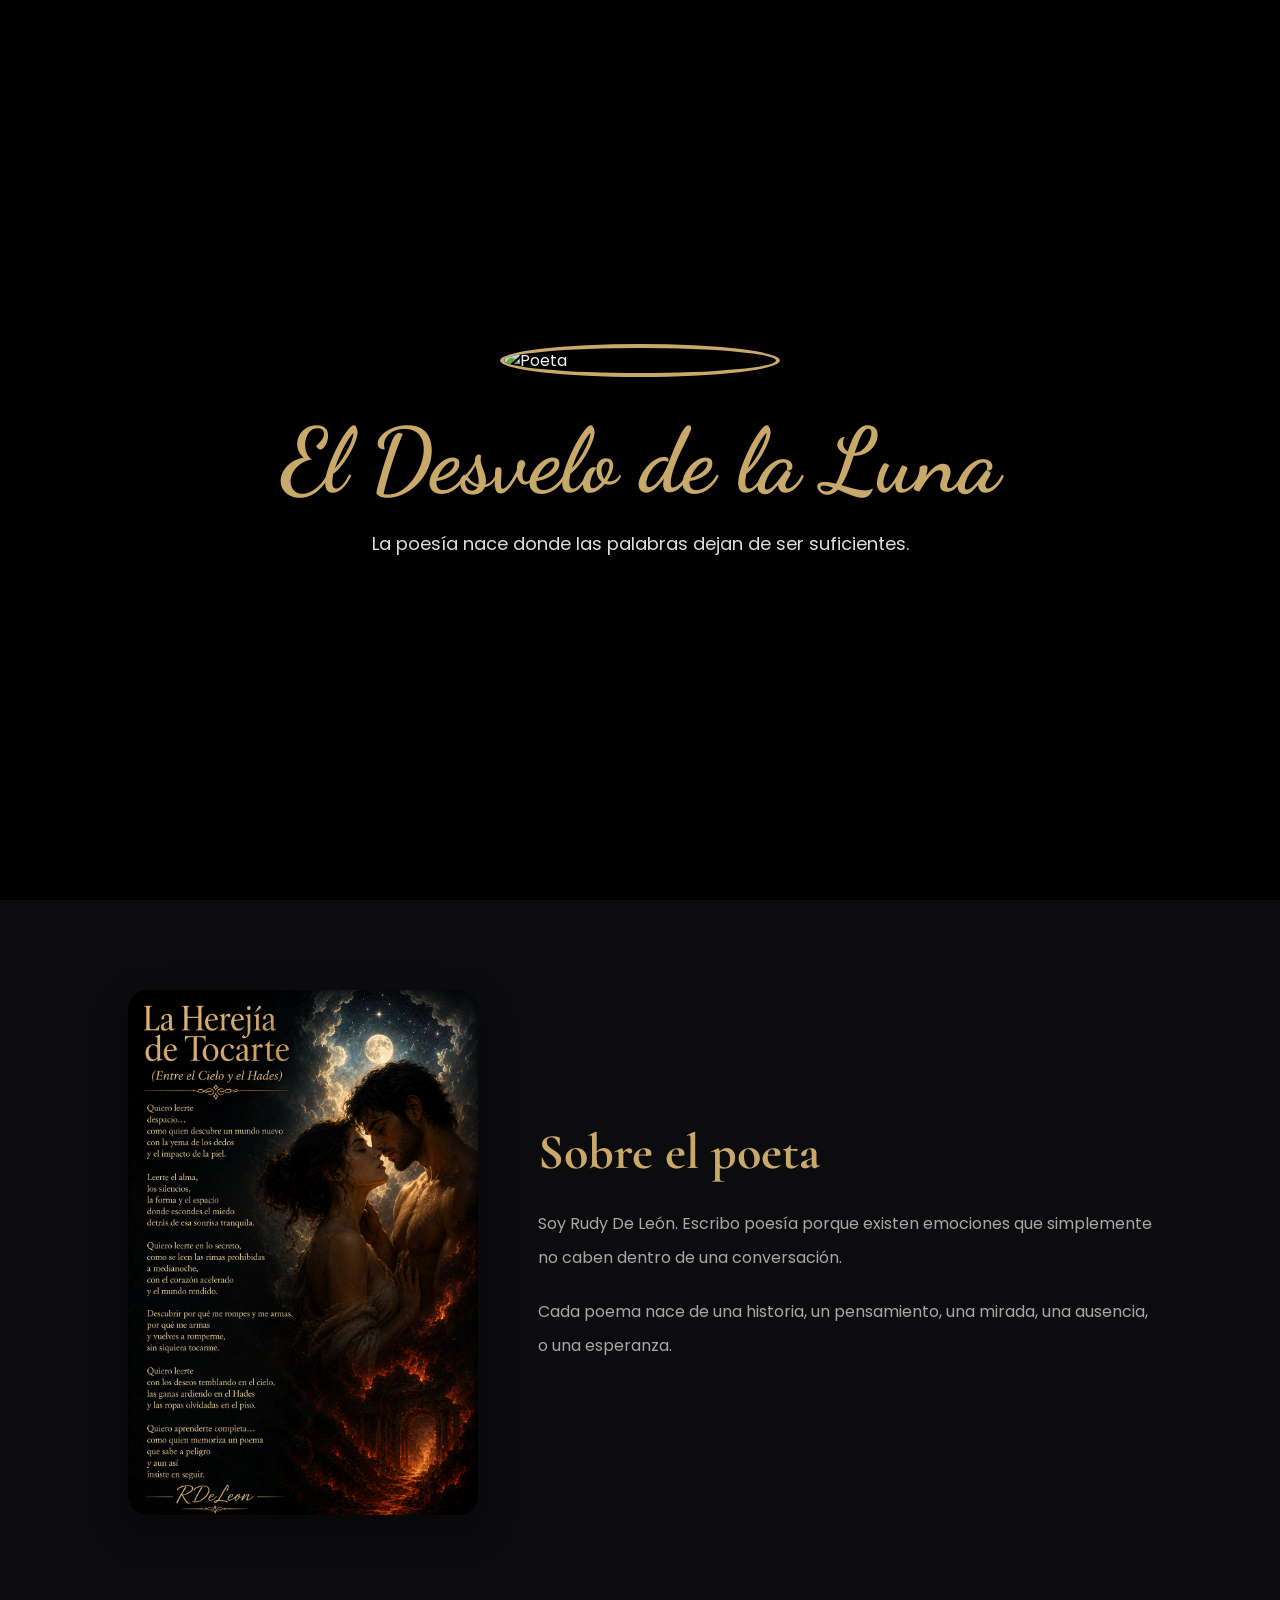
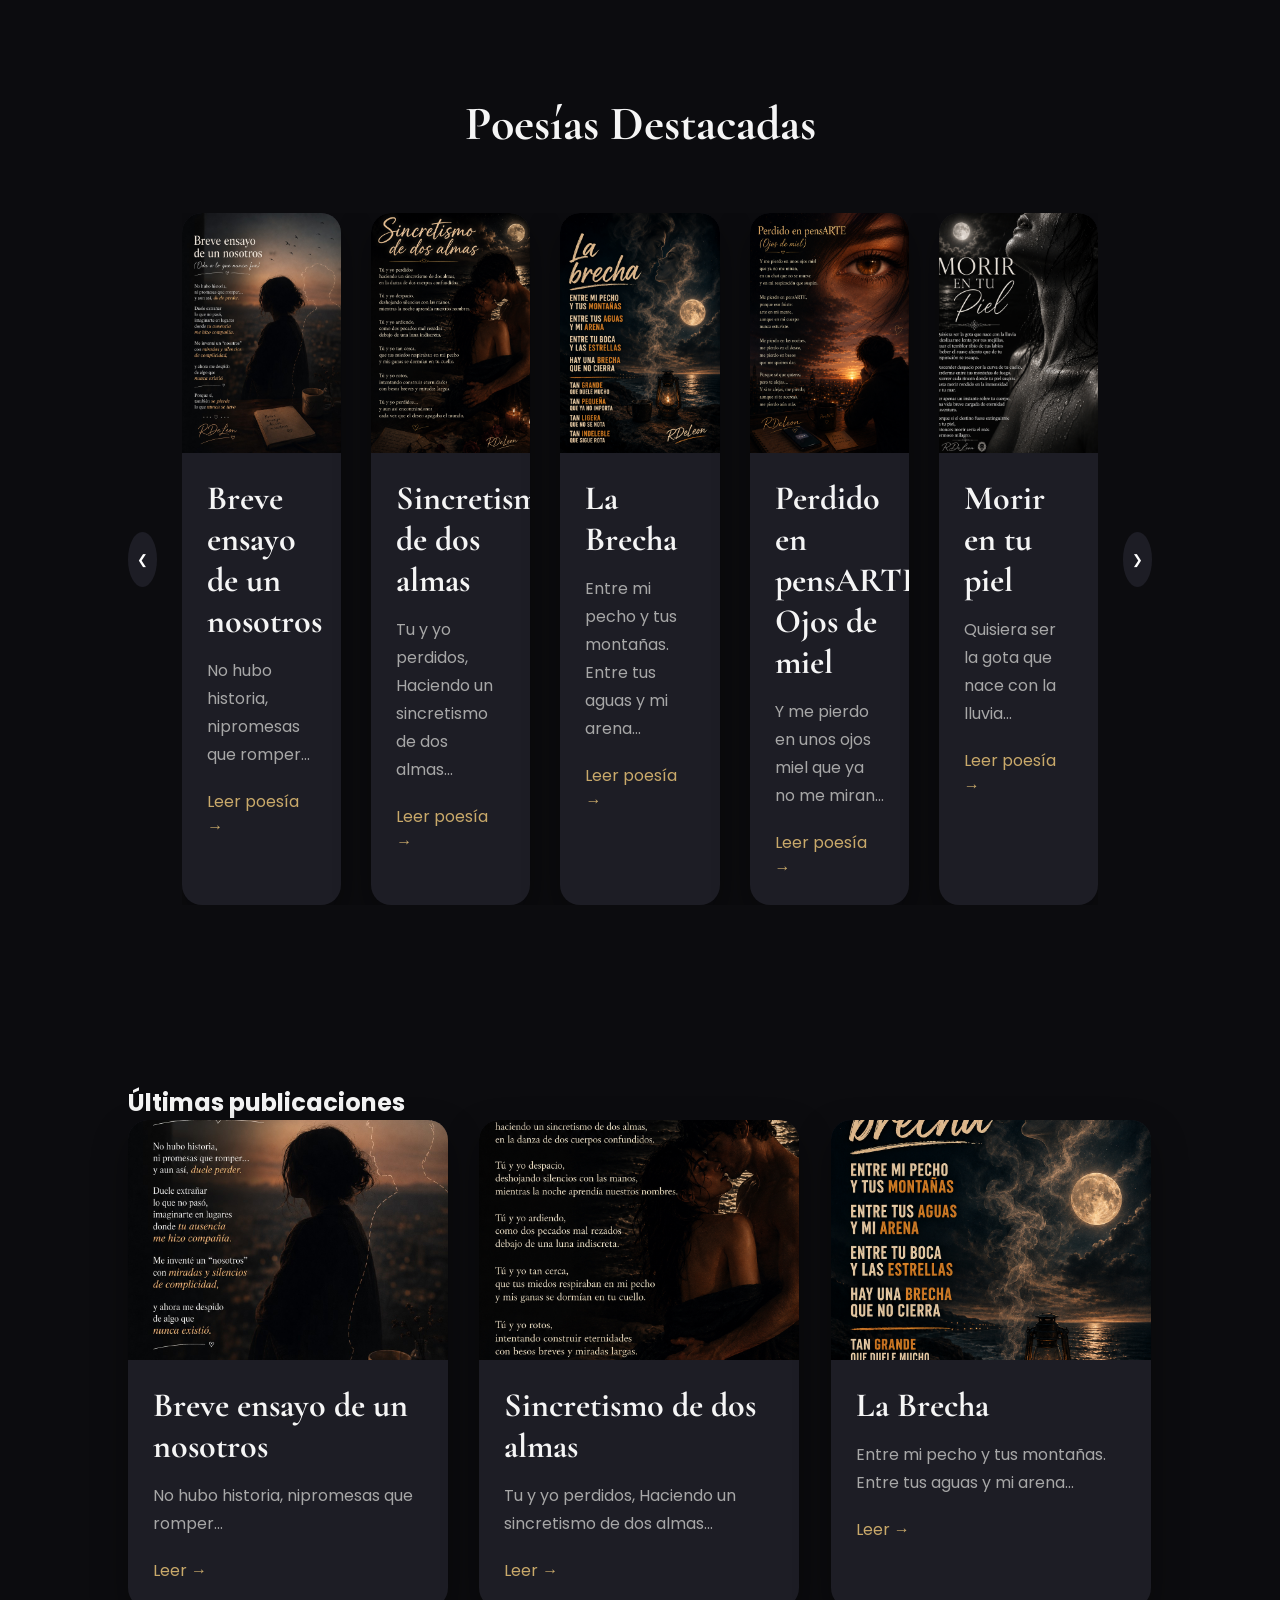
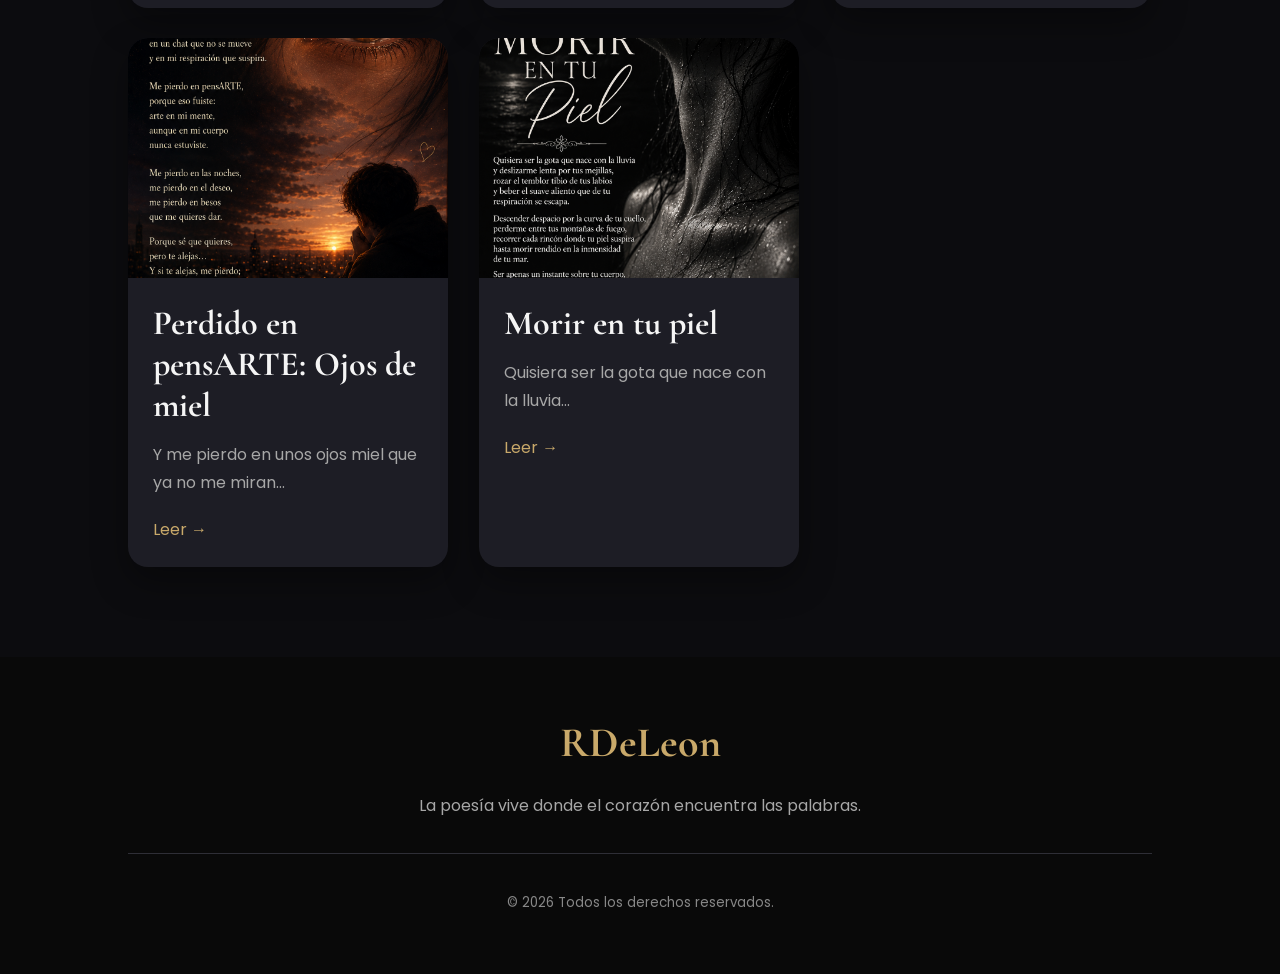
==== index.html @ e96a3680 "Add files via upload" ====
<!DOCTYPE html>
<html lang="es">

<head>

    <meta charset="UTF-8">
    <meta name="viewport" content="width=device-width, initial-scale=1.0">

    <title>El Desvelo de la Luna | R.DeLeon | Poesía</title>

    <meta name="description"
        content="Sitio oficial del poeta RudyDeLeon. Un espacio donde las emociones se transforman en poesía.">

    <!-- Google Fonts -->
	<link rel="preconnect" href="https://fonts.googleapis.com">
<link rel="preconnect" href="https://fonts.gstatic.com" crossorigin>
<link href="https://fonts.googleapis.com/css2?family=Dancing+Script:wght@400..700&display=swap" rel="stylesheet">

    <link rel="preconnect" href="https://fonts.googleapis.com">

    <link rel="preconnect" href="https://fonts.gstatic.com" crossorigin>
	
	<link rel="preconnect" href="https://fonts.googleapis.com">
<link rel="preconnect" href="https://fonts.gstatic.com" crossorigin>
<link href="https://fonts.googleapis.com/css2?family=Caveat:wght@400..700&family=Dancing+Script:wght@400..700&display=swap" rel="stylesheet">

    <link
        href="https://fonts.googleapis.com/css2?family=Cormorant+Garamond:wght@300;400;500;600;700&family=Poppins:wght@300;400;500;600&display=swap"
        rel="stylesheet">

    <!-- CSS -->
    <link rel="stylesheet" href="css/style.css">
    <link rel="stylesheet" href="css/animations.css">
    <link rel="stylesheet" href="css/responsive.css">

</head>

<body>

    <!--=========================
            INTRO
    ==========================-->

    <section id="intro">

        <div class="intro-overlay"></div>

        <img src="https://uploads.onecompiler.io/44sejntm5/44tp5eqta/logo.png" alt="Poeta" class="intro-photo">

        <div class="intro-text">

            <h1>El Desvelo de la Luna</h1>

            <p>
                La poesía nace donde las palabras dejan
                de ser suficientes.
            </p>

        </div>

    </section>


    <!--=========================
            HEADER
    ==========================-->

    <header>

        <div class="logo">

            El Desvelo de la Luna

        </div>

        <nav>

            <ul>

                <li>
                    <a href="#">Inicio</a>
                </li>

                <li class="dropdown">

                    <a href="#">
                        Índice ▼
                    </a>

                    <ul class="submenu" id="lista-poesias">

                        <!-- JavaScript insertará las poesías -->

                    </ul>

                </li>

                <li>

                    <a href="login.html">

                        Iniciar sesión

                    </a>

                </li>

                <li>

                    <a href="registro.html">

                        Registrarse

                    </a>

                </li>

            </ul>

        </nav>

    </header>





    <!--=========================
            HERO
    ==========================-->

    <section id="hero">

        <div class="hero-left">

            <h1>

                Cada verso guarda una historia.

            </h1>

            <p>

                Bienvenido a mi rincón literario.

                Aquí encontrarás emociones convertidas
                en poesía.

            </p>

            <button id="explorar">

                Explorar poesías

            </button>

        </div>



        <div class="hero-right">

            <img src="https://uploads.onecompiler.io/44sejntm5/44tp5eqta/Poema%20(7).png" alt="Poeta">

        </div>

    </section>






    <!--=========================
            SOBRE EL POETA
    ==========================-->

    <section id="sobre">

        <div class="sobre-imagen">

            <img src="img/poemas/herejia.png" alt="Poeta">

        </div>

        <div class="sobre-texto">

            <h2>

                Sobre el poeta

            </h2>

            <p>

                Soy Rudy De León.

                Escribo poesía porque existen emociones
                que simplemente no caben dentro de una conversación.

            </p>

            <p>

                Cada poema nace de una historia,
                un pensamiento,
                una mirada,
                una ausencia,
                o una esperanza.

            </p>

        </div>

    </section>





    <!--=========================
            BANNER
    ==========================-->

    <section id="banner">

        <h2>

            Poesías Destacadas

        </h2>

        <div class="slider">

            <button class="prev">

                ❮

            </button>

            <div class="slides" id="slider-poesias">

                <!-- JavaScript -->

            </div>

            <button class="next">

                ❯

            </button>

        </div>

    </section>





    <!--=========================
            ULTIMAS
    ==========================-->

    <section id="ultimas">

        <h2>

            Últimas publicaciones

        </h2>

        <div class="cards" id="ultimas-poesias">

            <!-- JavaScript -->

        </div>

    </section>






    <!--=========================
            FOOTER
    ==========================-->

    <footer>

        <h2>

            RDeLeon

        </h2>

        <p>

            La poesía vive donde el corazón
            encuentra las palabras.

        </p>

        <hr>

        <small>

            © 2026 Todos los derechos reservados.

        </small>

    </footer>






    <!--=========================
            LOGIN MODAL
    ==========================-->

    <div id="overlay"></div>

    <!--=========================
            JAVASCRIPT
    ==========================-->

    <script src="js/api.js"></script>

    <script src="js/app.js"></script>

    <script src="js/slider.js"></script>

    <script src="js/animations.js"></script>

</body>

</html>
---- css/style.css ----
/*=====================================
        VARIABLES
======================================*/

:root{

    --background:#0c0c0f;
    --background2:#15151b;
    --card:#1d1d25;
    --gold:#C9A96A;
    --goldHover:#ddb879;
    --white:#F5F5F5;
    --gray:#A7A7A7;
    --border:#2e2e36;

    --shadow:0 15px 35px rgba(0,0,0,.35);

}

/*=====================================
        RESET
======================================*/

*{
    margin:0;
    padding:0;
    box-sizing:border-box;
}

html{

    scroll-behavior:smooth;

}

body{

    background:var(--background);

    color:var(--white);

    font-family:'Poppins',sans-serif;

    overflow-x:hidden;

}

a{

    text-decoration:none;

    color:inherit;

}

img{

    display:block;

    max-width:100%;

}

section{

    width:100%;

    padding:90px 10%;

}

/*=====================================
            HEADER
======================================*/

header{

    position:fixed;

    top:0;

    left:0;

    width:100%;

    padding:20px 10%;

    display:flex;

    justify-content:space-between;

    align-items:center;

    background:rgba(10,10,10,.55);

    backdrop-filter:blur(15px);

    z-index:999;

    border-bottom:1px solid rgba(255,255,255,.05);

}

.logo{

    font-size:30px;

    font-family:'Cormorant Garamond',serif;

    color:var(--gold);

    font-weight:700;

}

nav ul{

    display:flex;

    list-style:none;

    gap:35px;

}

nav li{

    position:relative;

}

nav a{

    transition:.35s;

}

nav a:hover{

    color:var(--gold);

}

/*====================
    SUBMENU
=====================*/

.submenu{

    position:absolute;

    top:25px;

    left:0;

    background:var(--background2);

    min-width:220px;

    display:none;

    border-radius:12px;

    overflow:hidden;

    box-shadow:var(--shadow);

}

.dropdown:hover .submenu{

    display:block;

}

.submenu li{

    width:100%;

}

.submenu a{

    display:block;

    padding:15px;

}

.submenu a:hover{

    background:rgba(255,255,255,.04);

}

/*=====================================
        INTRO
======================================*/

#intro{

    position:fixed;

    inset:0;

    background:#000;

    display:flex;

    justify-content:center;

    align-items:center;

    flex-direction:column;

    z-index:5000;

}

.intro-photo{

    width:280px;

    border-radius:50%;

    border:4px solid var(--gold);

    margin-bottom:30px;

    animation:zoomIntro 5s ease;

}

.intro-text{

    text-align:center;

}



.intro-text h1{

  font-family: "Dancing Script", cursive;
  
  font-style: normal;

    font-size:90px;

    color:var(--gold);

}

.intro-text p{

    color:#ddd;

    margin-top:15px;

    font-size:18px;

}

/*=====================================
            HERO
======================================*/

#hero{

    min-height:100vh;

    display:grid;

    grid-template-columns:1fr 1fr;

    align-items:center;

    gap:60px;

}

.hero-left h1{

    font-size:65px;

    font-family:'Cormorant Garamond',serif;

    margin-bottom:25px;

    line-height:1.1;

}

.hero-left p{

    color:var(--gray);

    line-height:32px;

    margin-bottom:40px;

}

.hero-left button{

    padding:16px 40px;

    border:none;

    cursor:pointer;

    border-radius:40px;

    background:var(--gold);

    color:#111;

    font-size:16px;

    transition:.3s;

}

.hero-left button:hover{

    background:var(--goldHover);

    transform:translateY(-4px);

}

.hero-right{

    display:flex;

    justify-content:center;

}

.hero-right img{

    width:420px;

    border-radius:30px;

    box-shadow:var(--shadow);

}

/*=====================================
        SOBRE
======================================*/

#sobre{

    display:grid;

    grid-template-columns:350px 1fr;

    gap:60px;

    align-items:center;

}

.sobre-imagen img{

    border-radius:20px;

    box-shadow:var(--shadow);

}

.sobre-texto h2{

    font-size:50px;

    font-family:'Cormorant Garamond',serif;

    margin-bottom:25px;

    color:var(--gold);

}

.sobre-texto p{

    color:var(--gray);

    line-height:34px;

    margin-bottom:20px;

}

/*=====================================
        BANNER
======================================*/

#banner h2{

    text-align:center;

    margin-bottom:60px;

    font-size:48px;

    font-family:'Cormorant Garamond',serif;

}

.slider{

    display:flex;

    align-items:center;

    justify-content:center;

    gap:25px;

}

.prev,
.next{

    width:55px;

    height:55px;

    border:none;

    border-radius:50%;

    background:var(--card);

    color:white;

    cursor:pointer;

    transition:.3s;

}

.prev:hover,
.next:hover{

    background:var(--gold);

    color:black;

}

.slides{

    display:flex;

    gap:30px;

    overflow:hidden;

}

/*=====================================
        CARD
======================================*/

.card{

    width:320px;

    background:var(--card);

    border-radius:20px;

    overflow:hidden;

    transition:.4s;

    box-shadow:var(--shadow);

}

.card:hover{

    transform:translateY(-12px);

}

.card img{

    height:240px;

    width:100%;

    object-fit:cover;

}

.card-content{

    padding:25px;

}

.card-content h3{

    font-family:'Cormorant Garamond',serif;

    font-size:34px;

    margin-bottom:15px;

}

.card-content p{

    color:var(--gray);

    line-height:28px;

}

.card-content a{

    display:inline-block;

    margin-top:20px;

    color:var(--gold);

}

/*=====================================
    ULTIMAS
======================================*/

.cards{

    display:grid;

    grid-template-columns:repeat(auto-fit,minmax(320px,1fr));

    gap:30px;

}

/*=====================================
        FOOTER
======================================*/

footer{

    padding:60px 10%;

    text-align:center;

    background:#090909;

}

footer h2{

    font-size:42px;

    font-family:'Cormorant Garamond',serif;

    color:var(--gold);

}

footer p{

    color:var(--gray);

    margin:25px auto;

    max-width:650px;

}

footer hr{

    border:none;

    border-top:1px solid var(--border);

    margin:35px 0;

}

footer small{

    color:#888;

}
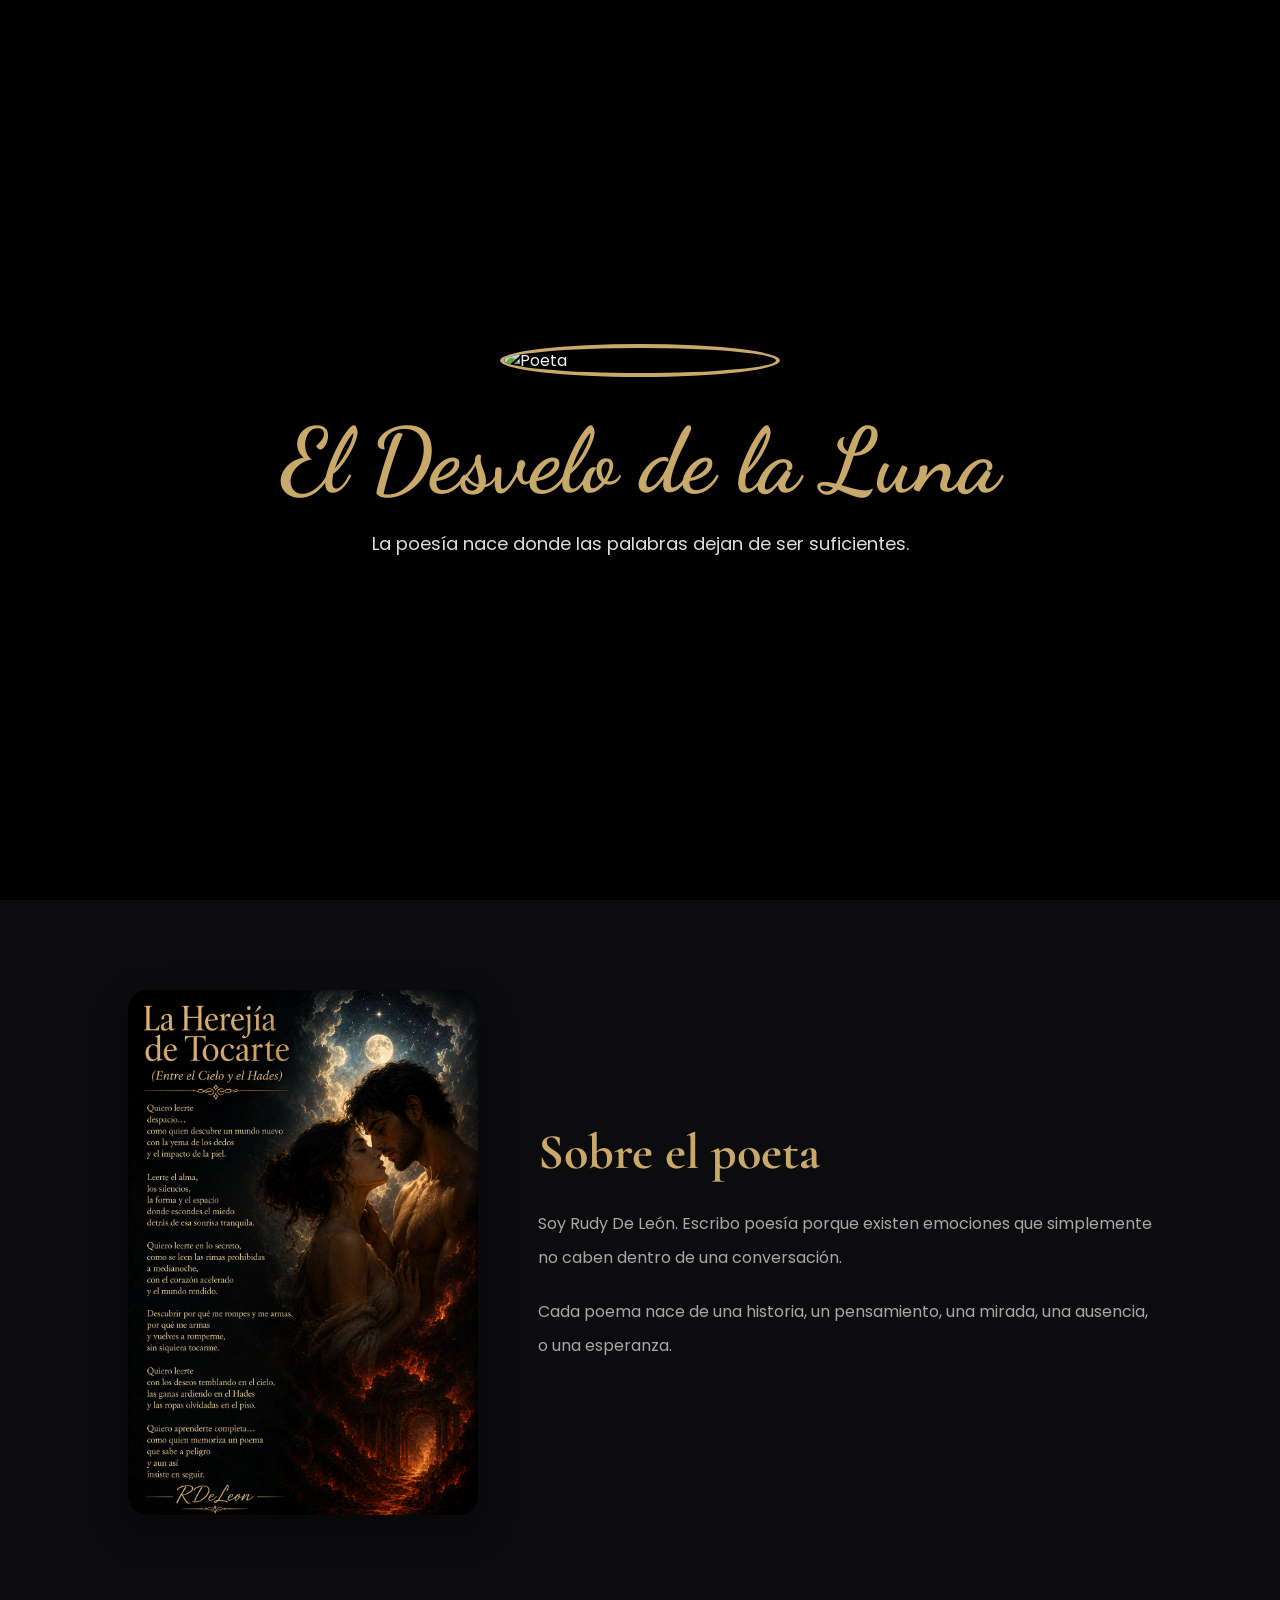
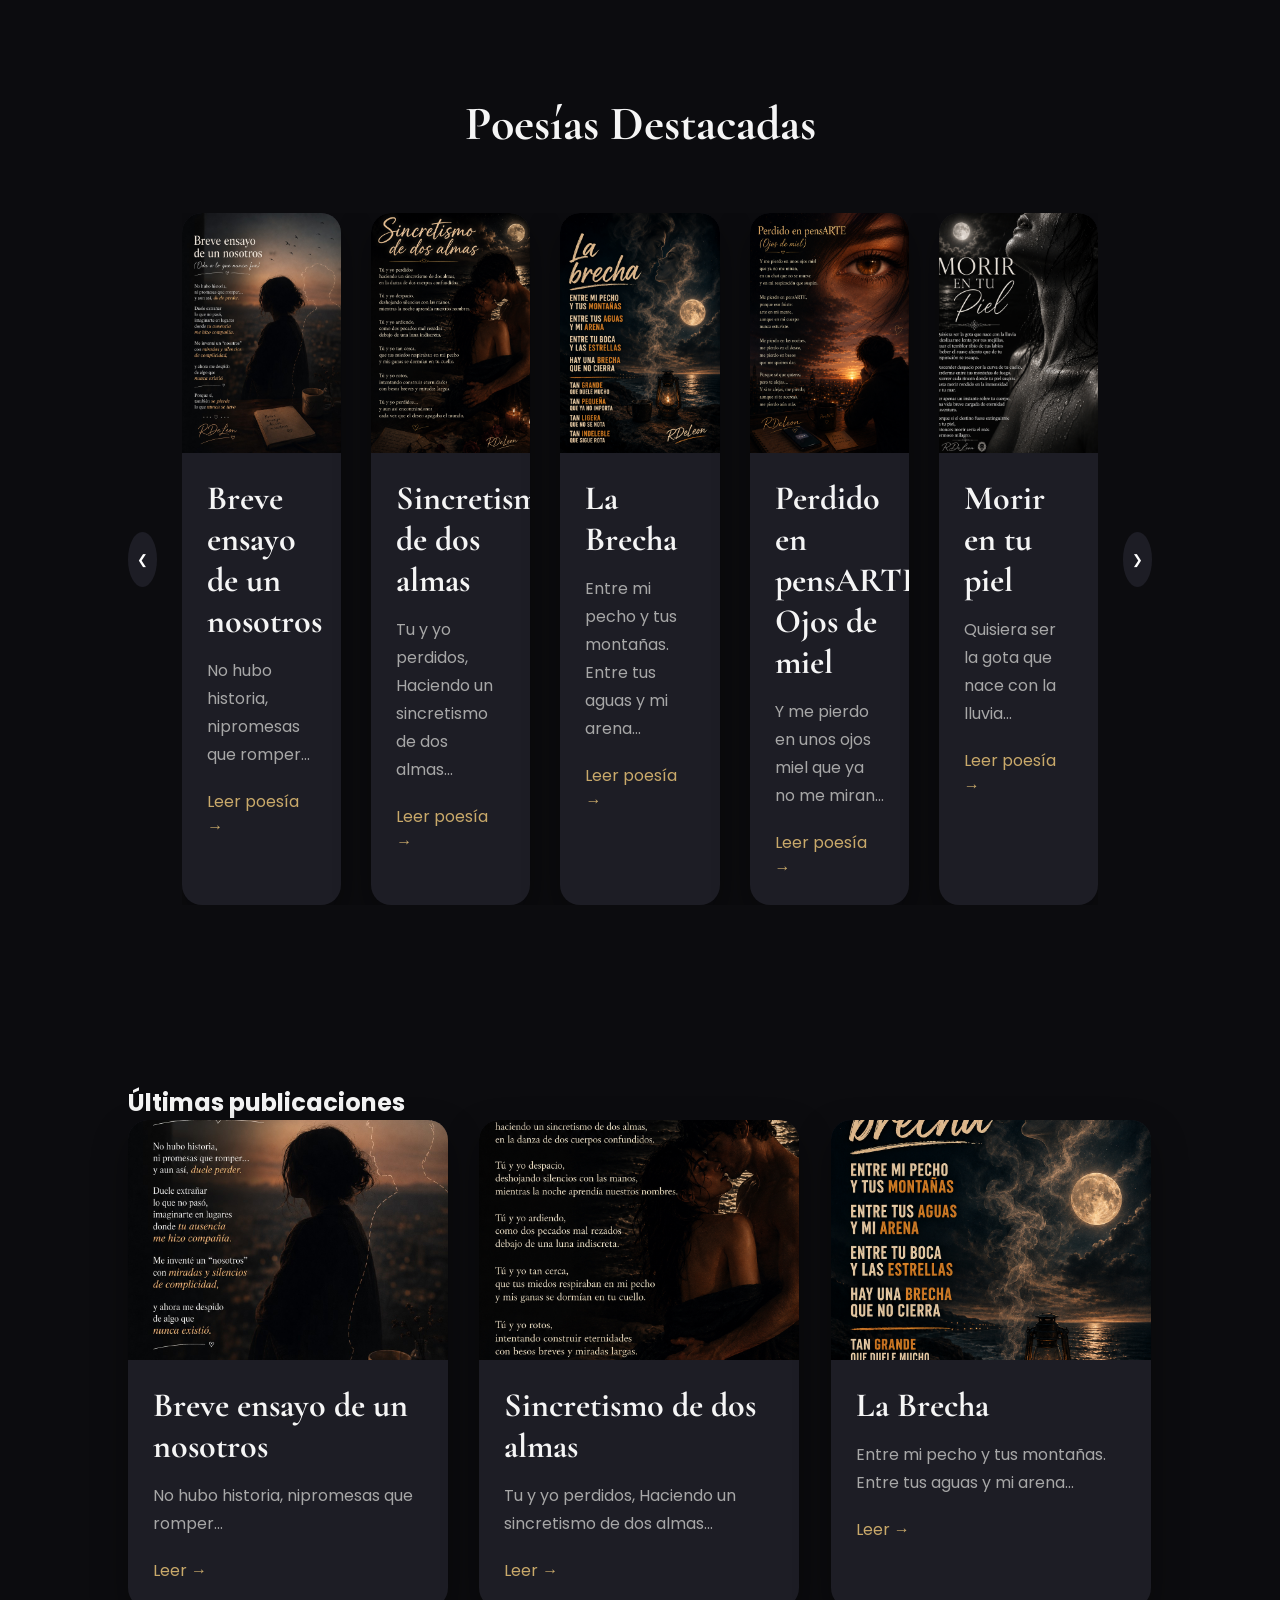
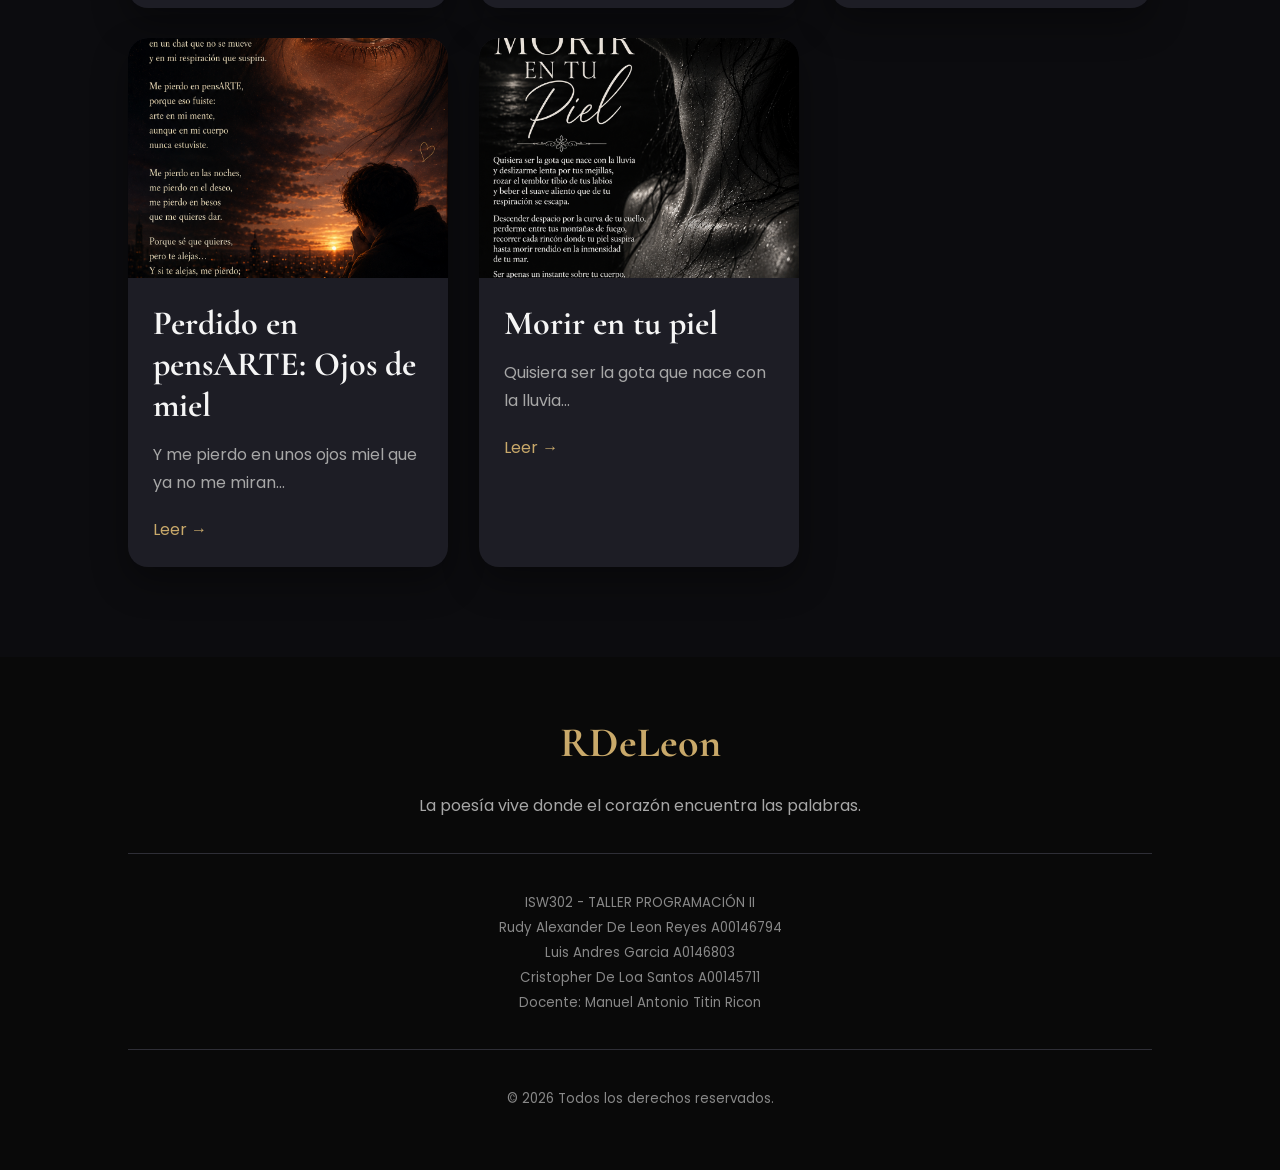
==== commit e98ceebe: "Update index.html" ====
--- a/index.html
+++ b/index.html
@@ -302,11 +302,20 @@
 
         </p>
 
-        <hr>
+       <hr>
 
         <small>
 
-            © 2026 Todos los derechos reservados.
+			ISW302 - TALLER PROGRAMACIÓN II<br>
+			Rudy Alexander De Leon Reyes A00146794<br>
+			Luis Andres Garcia A0146803<br>
+			Cristopher De Loa Santos A00145711<br>
+			Docente: Manuel Antonio Titin Ricon<br>
+			
+			
+		<hr>
+			 © 2026 Todos los derechos reservados.
+			
 
         </small>
 
@@ -337,4 +346,4 @@
 
 </body>
 
-</html>+</html>
--- a/css/responsive.css
+++ b/css/responsive.css
@@ -0,0 +1,262 @@
+/*======================================
+        TABLETS
+======================================*/
+
+@media (max-width: 992px){
+
+header{
+
+    padding:20px 5%;
+
+}
+
+section{
+
+    padding:70px 5%;
+
+}
+
+#hero{
+
+    grid-template-columns:1fr;
+    text-align:center;
+    gap:40px;
+
+}
+
+.hero-right{
+
+    order:-1;
+
+}
+
+.hero-right img{
+
+    width:70%;
+    max-width:380px;
+    margin:auto;
+
+}
+
+.hero-left h1{
+
+    font-size:48px;
+
+}
+
+#sobre{
+
+    grid-template-columns:1fr;
+    text-align:center;
+
+}
+
+.sobre-imagen{
+
+    display:flex;
+    justify-content:center;
+
+}
+
+.sobre-imagen img{
+
+    max-width:320px;
+
+}
+
+.slider{
+
+    flex-direction:column;
+
+}
+
+.slides{
+
+    flex-wrap:wrap;
+    justify-content:center;
+
+}
+
+}
+
+
+/*======================================
+        MOVILES
+======================================*/
+
+@media (max-width:768px){
+
+header{
+
+    padding:15px 20px;
+
+}
+
+.logo{
+
+    font-size:28px;
+
+}
+
+nav ul{
+
+    gap:18px;
+    font-size:14px;
+
+}
+
+section{
+
+    padding:60px 20px;
+
+}
+
+#hero{
+
+    min-height:auto;
+    padding-top:120px;
+
+}
+
+.hero-left h1{
+
+    font-size:40px;
+    line-height:1.2;
+
+}
+
+.hero-left p{
+
+    font-size:16px;
+    line-height:28px;
+
+}
+
+.hero-left button{
+
+    width:100%;
+    max-width:300px;
+
+}
+
+.hero-right img{
+
+    width:90%;
+    max-width:320px;
+
+}
+
+.intro-photo{
+
+    width:190px;
+
+}
+
+.intro-text h1{
+
+    font-size:58px;
+
+}
+
+.intro-text p{
+
+    font-size:16px;
+
+}
+
+.sobre-texto h2{
+
+    font-size:38px;
+
+}
+
+#banner h2{
+
+    font-size:36px;
+
+}
+
+.card{
+
+    width:100%;
+
+}
+
+.card img{
+
+    height:220px;
+
+}
+
+.cards{
+
+    grid-template-columns:1fr;
+
+}
+
+footer h2{
+
+    font-size:34px;
+
+}
+
+}
+
+
+/*======================================
+        TELEFONOS PEQUEÑOS
+======================================*/
+
+@media (max-width:480px){
+
+.logo{
+
+    font-size:24px;
+
+}
+
+.hero-left h1{
+
+    font-size:32px;
+
+}
+
+.hero-left p{
+
+    font-size:15px;
+
+}
+
+.sobre-texto h2{
+
+    font-size:30px;
+
+}
+
+#banner h2{
+
+    font-size:30px;
+
+}
+
+.intro-text h1{
+
+    font-size:48px;
+
+}
+
+.prev,
+.next{
+
+    width:42px;
+    height:42px;
+
+}
+
+.card-content h3{
+
+    font-size:28px;
+
+}
+
+}
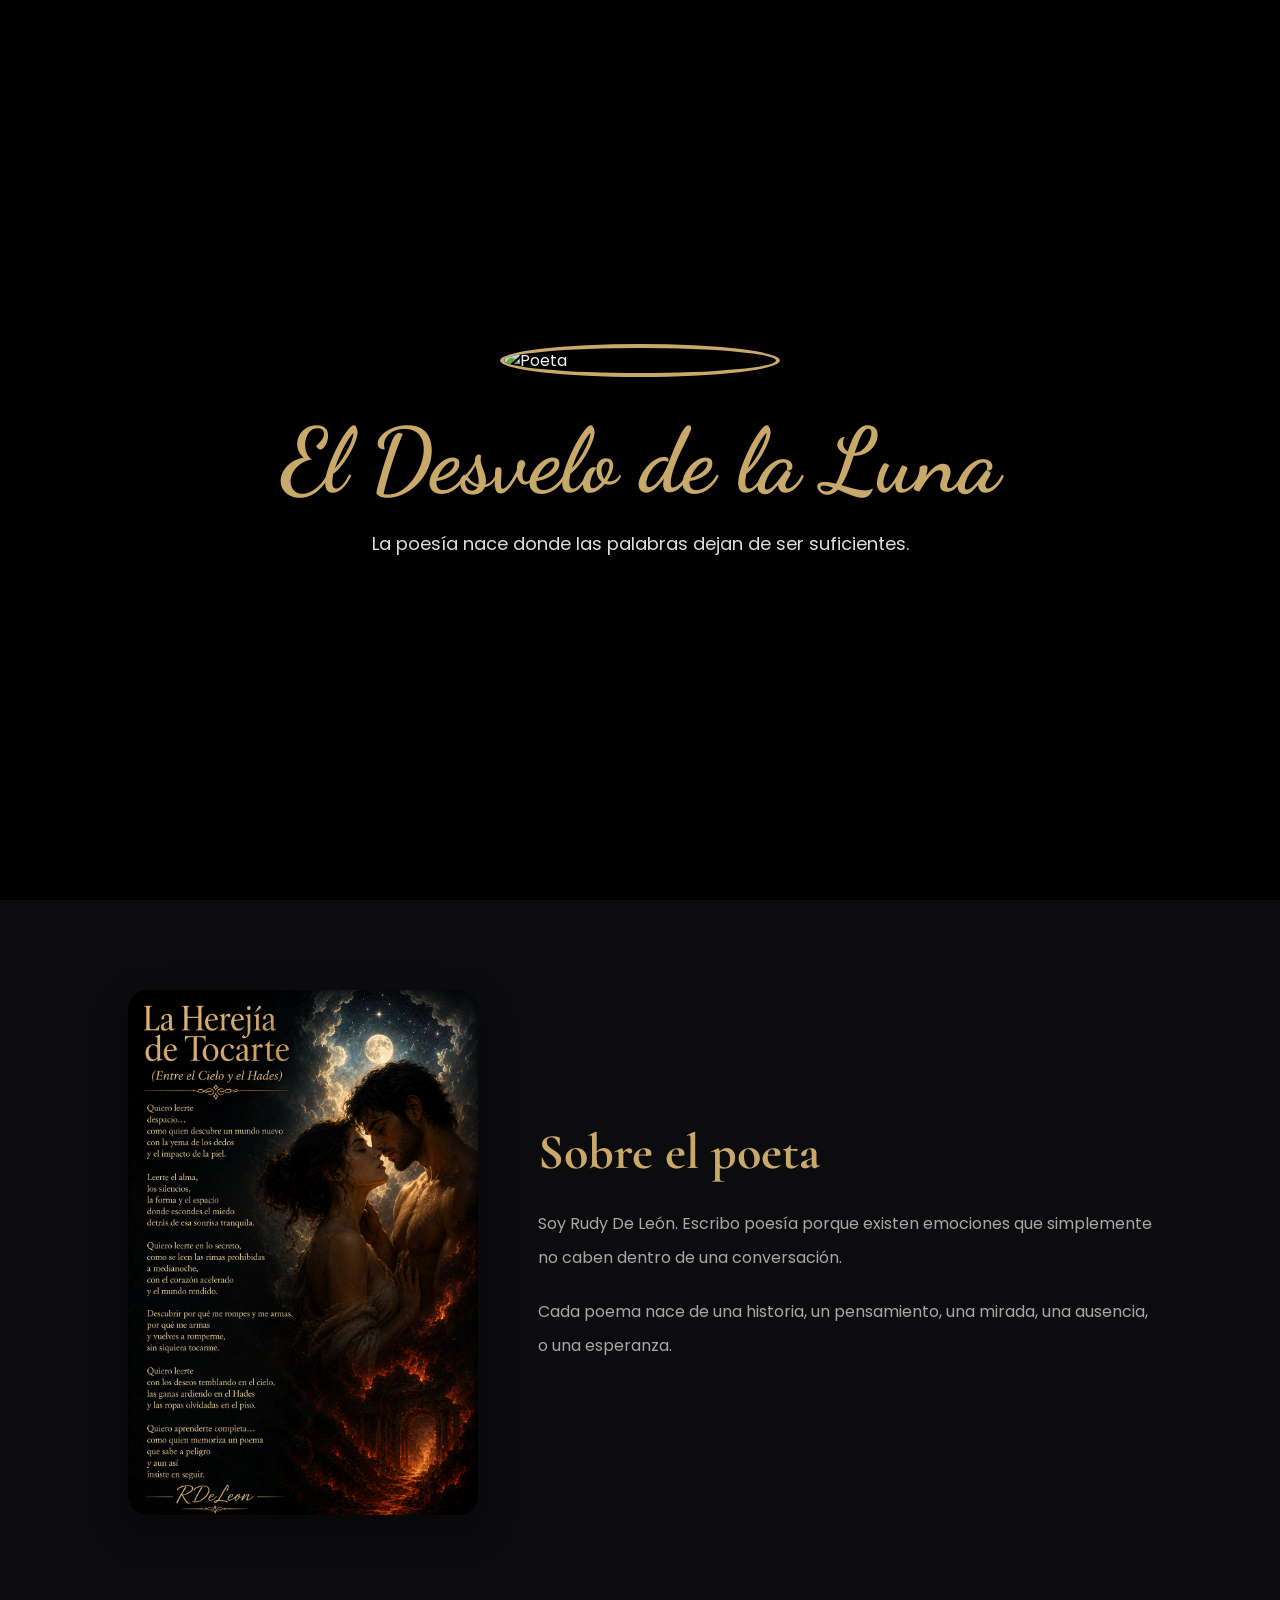
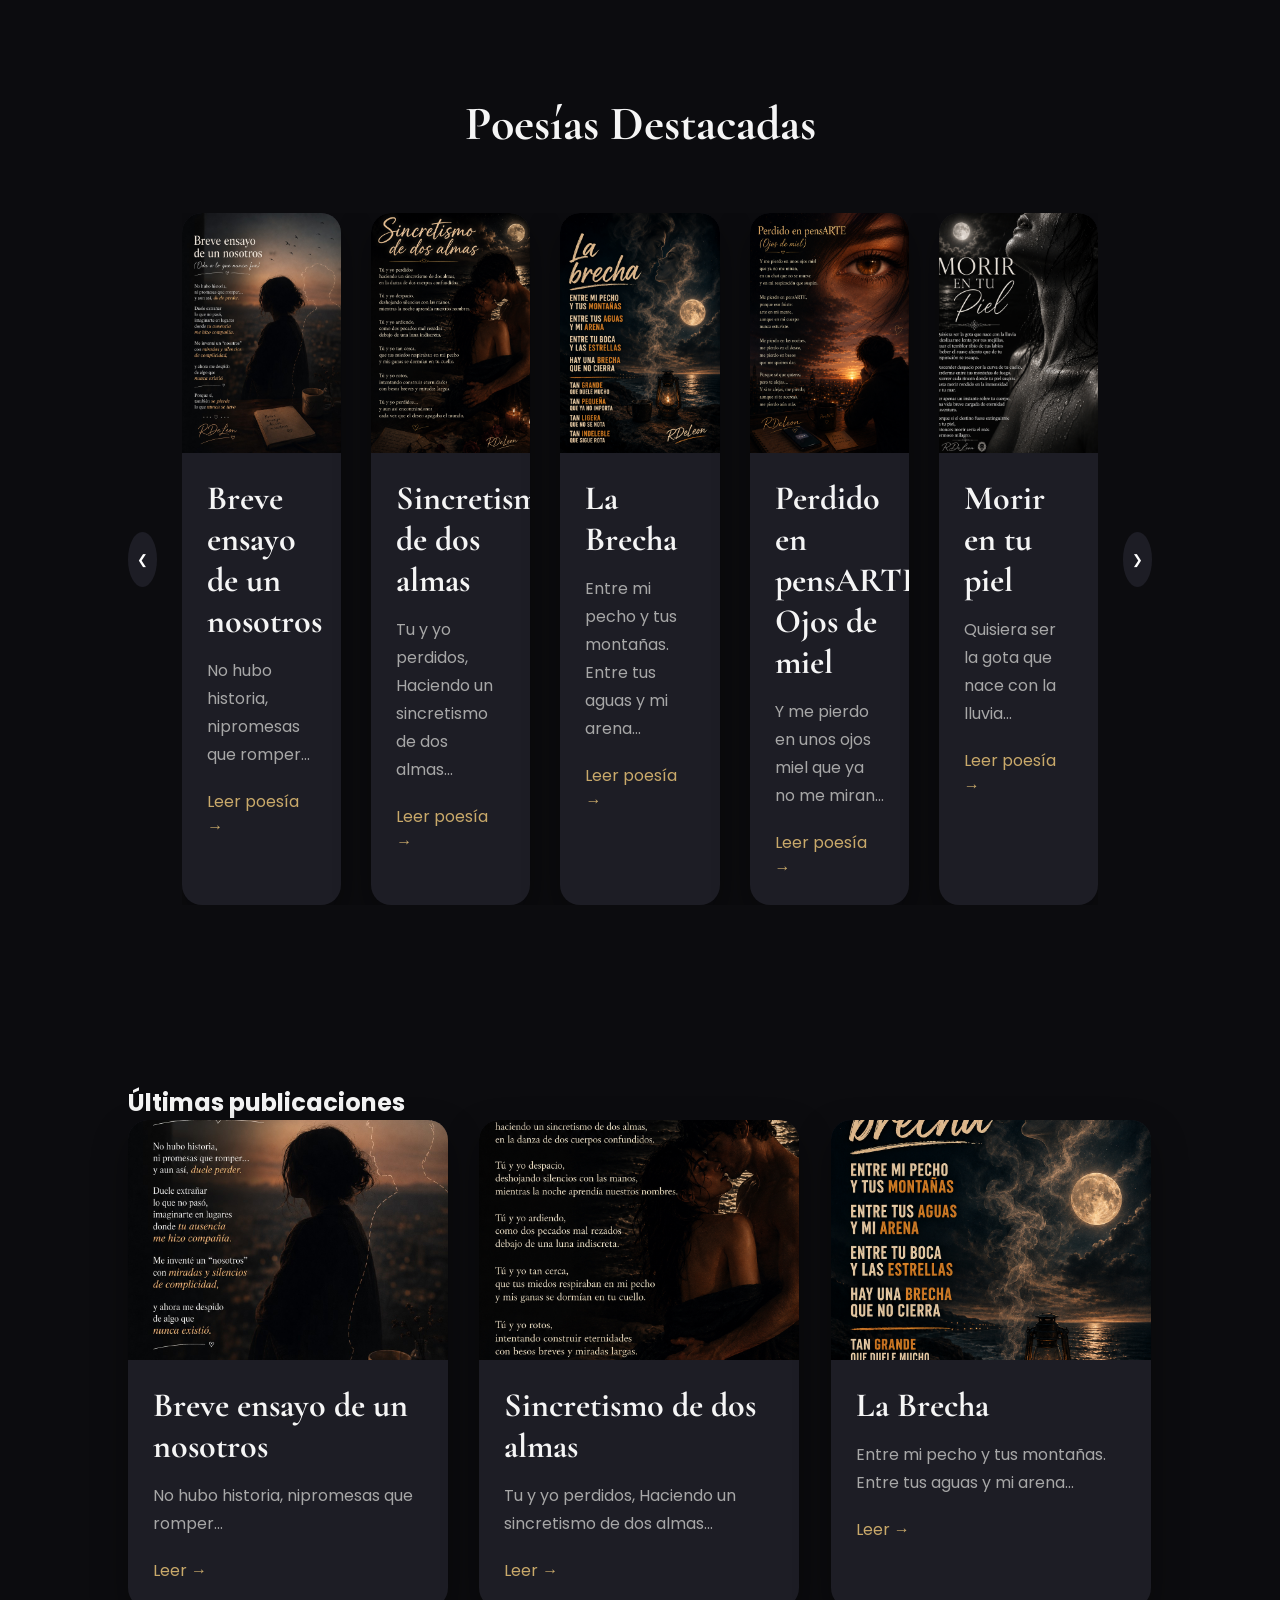
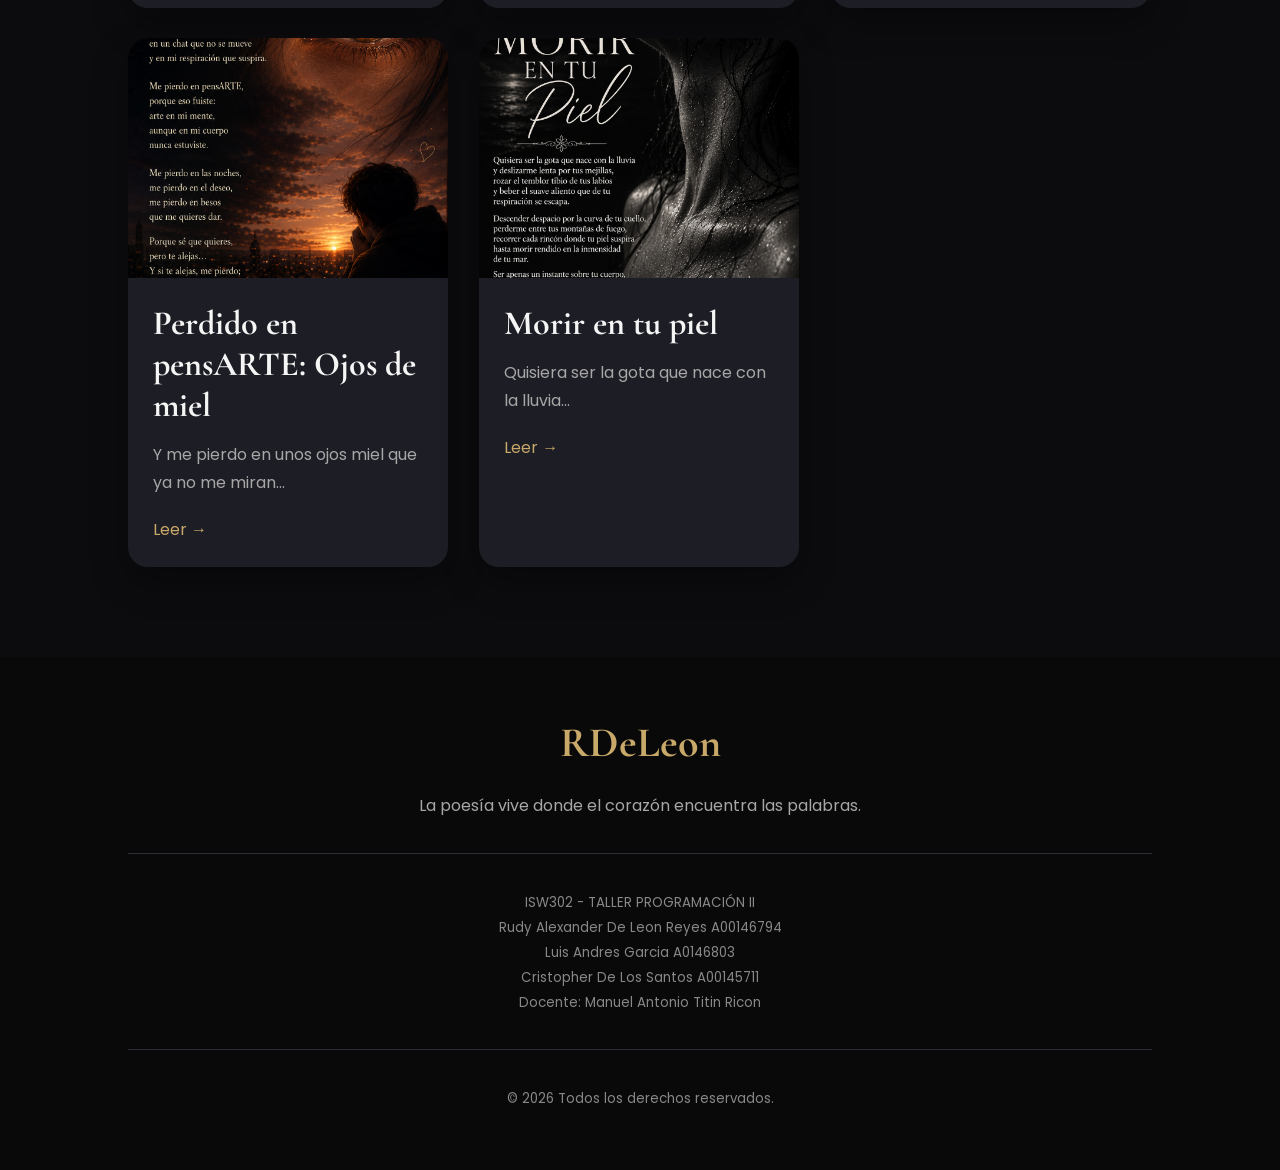
==== commit 2409ba47: "Update index.html" ====
--- a/index.html
+++ b/index.html
@@ -309,7 +309,7 @@
 			ISW302 - TALLER PROGRAMACIÓN II<br>
 			Rudy Alexander De Leon Reyes A00146794<br>
 			Luis Andres Garcia A0146803<br>
-			Cristopher De Loa Santos A00145711<br>
+			Cristopher De Los Santos A00145711<br>
 			Docente: Manuel Antonio Titin Ricon<br>
 			
 			
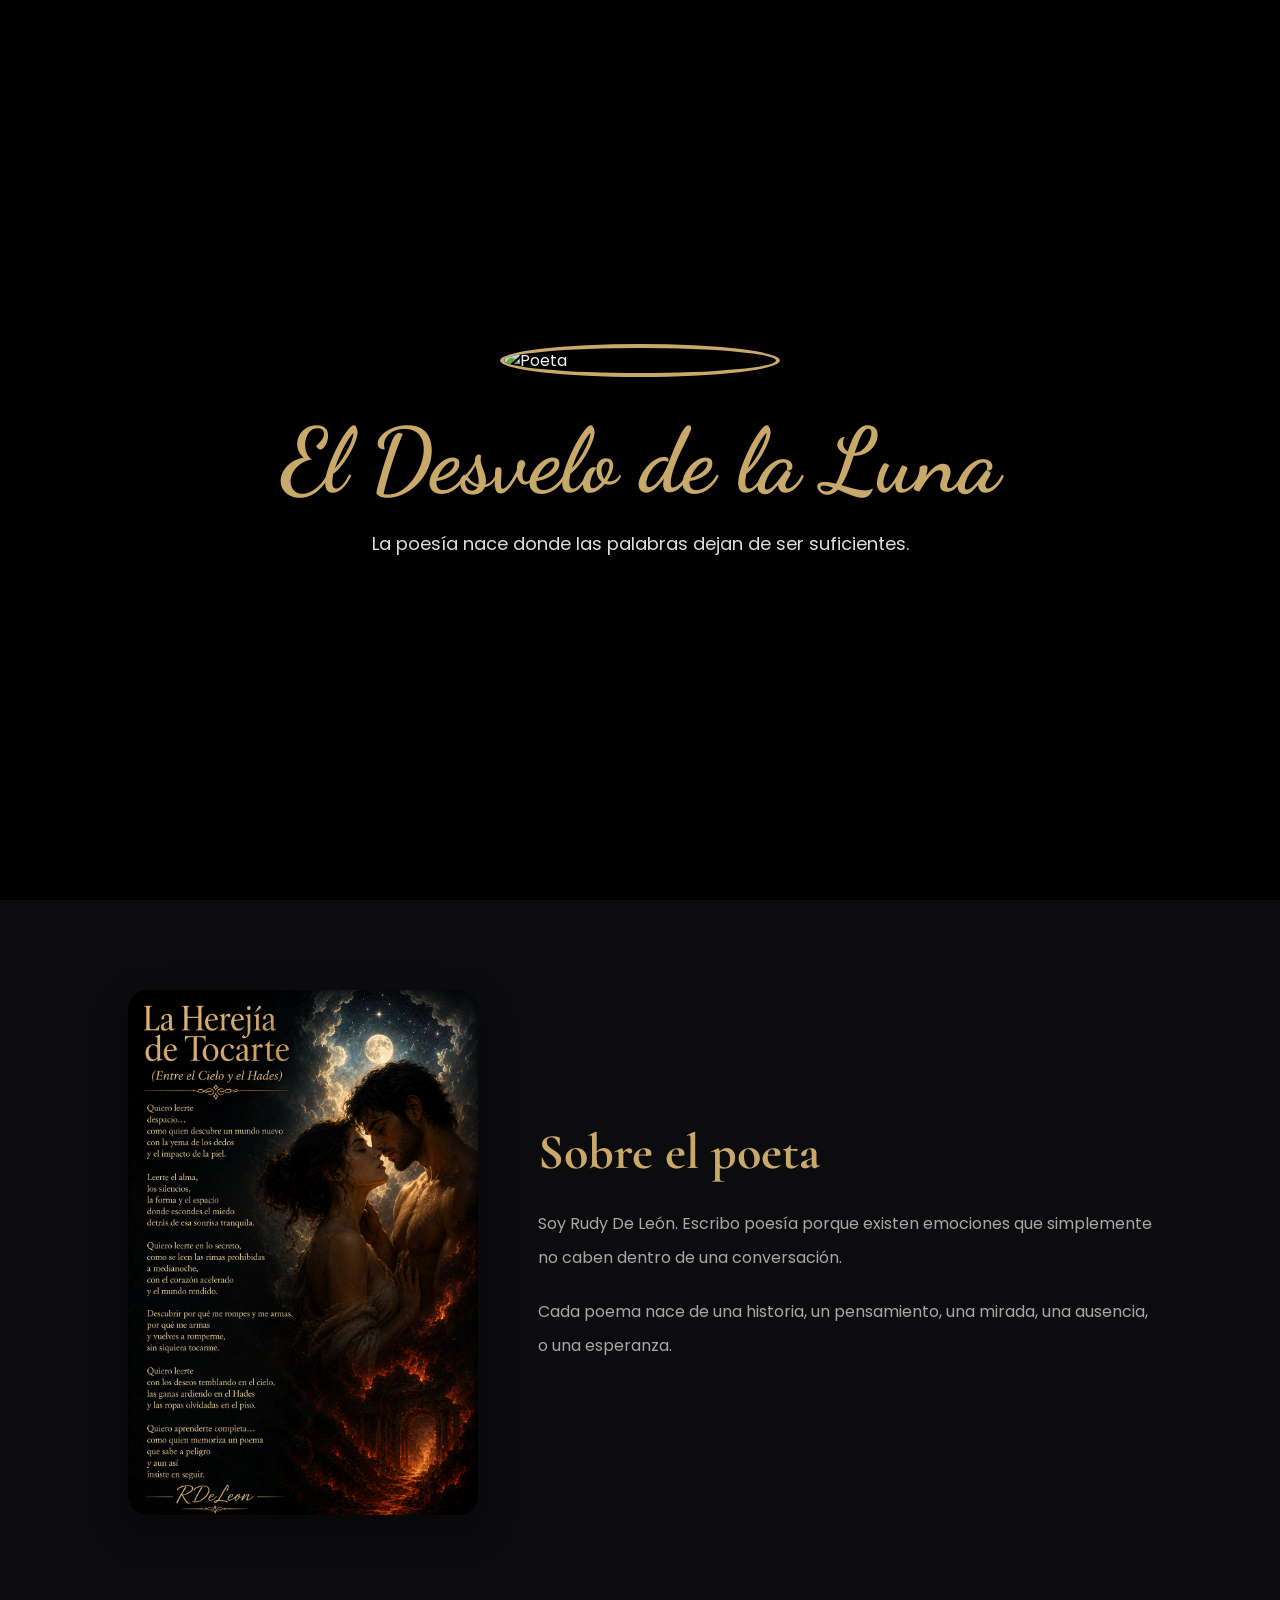
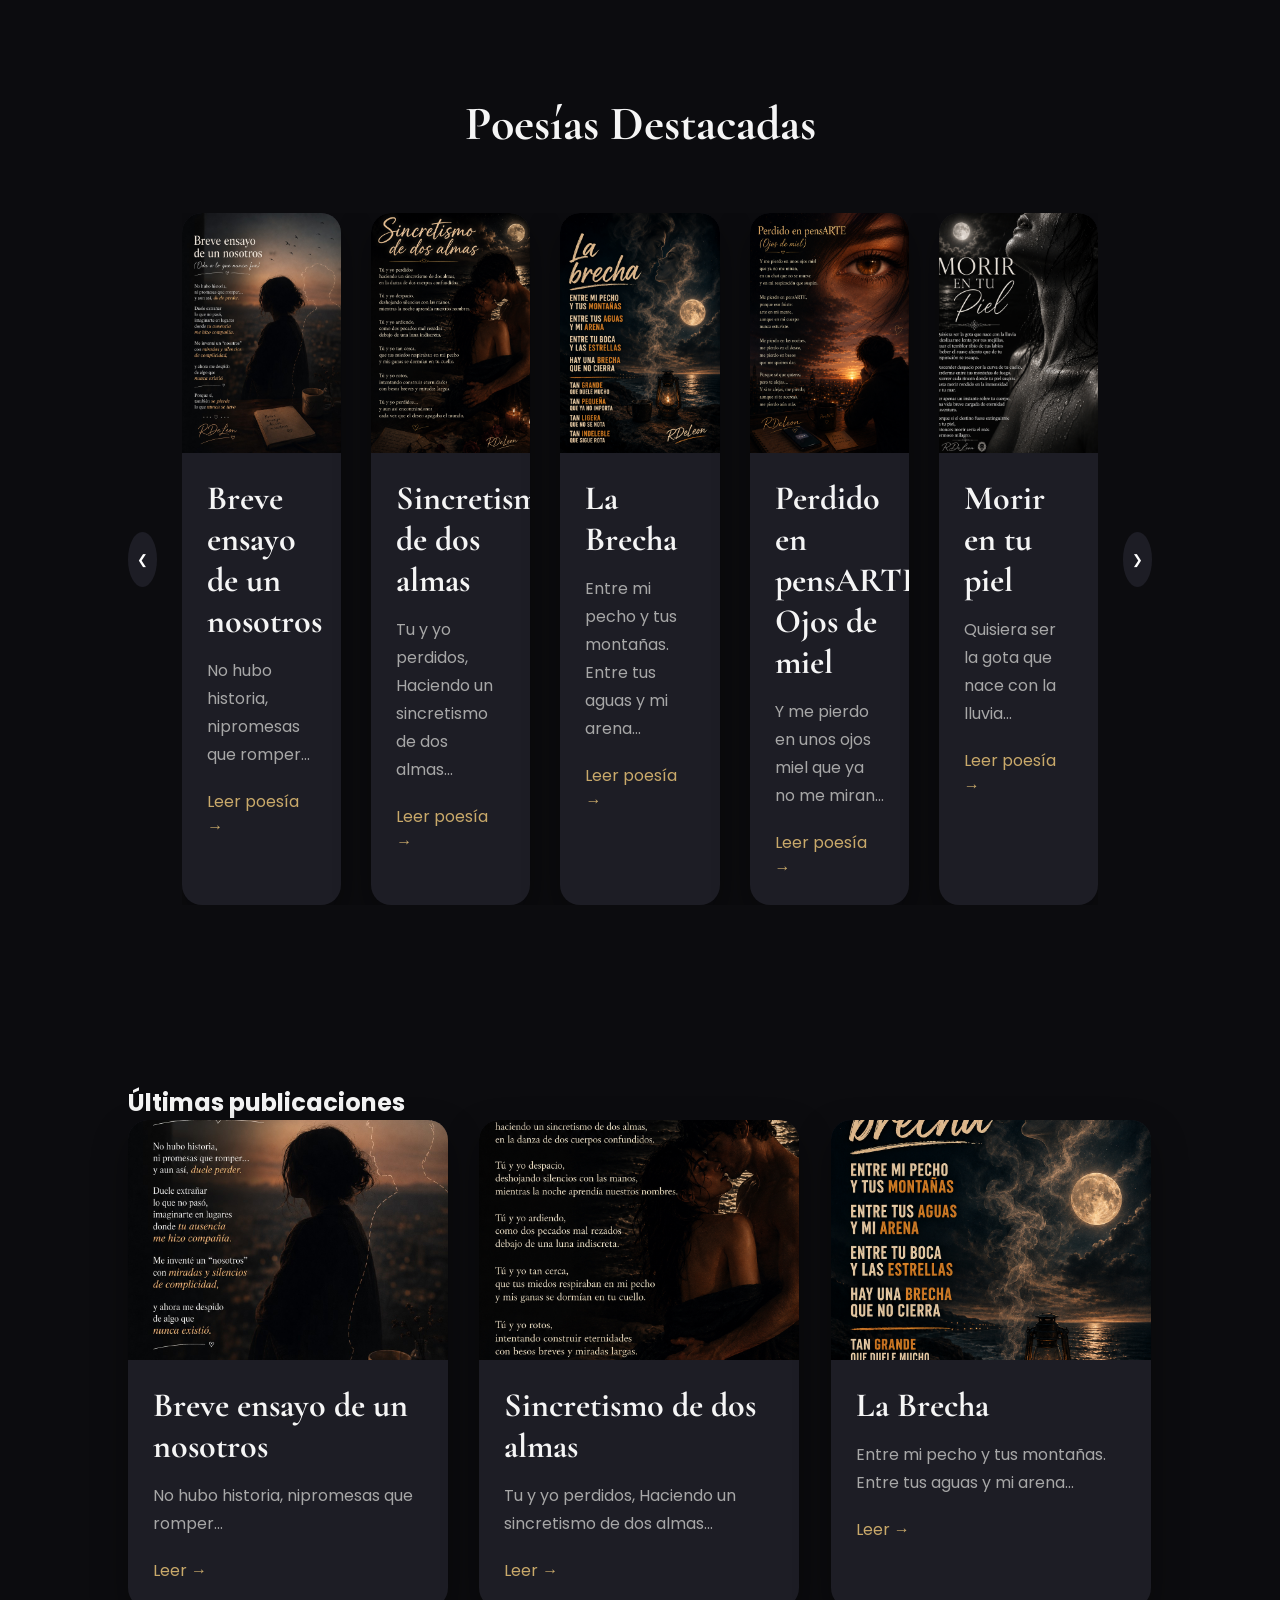
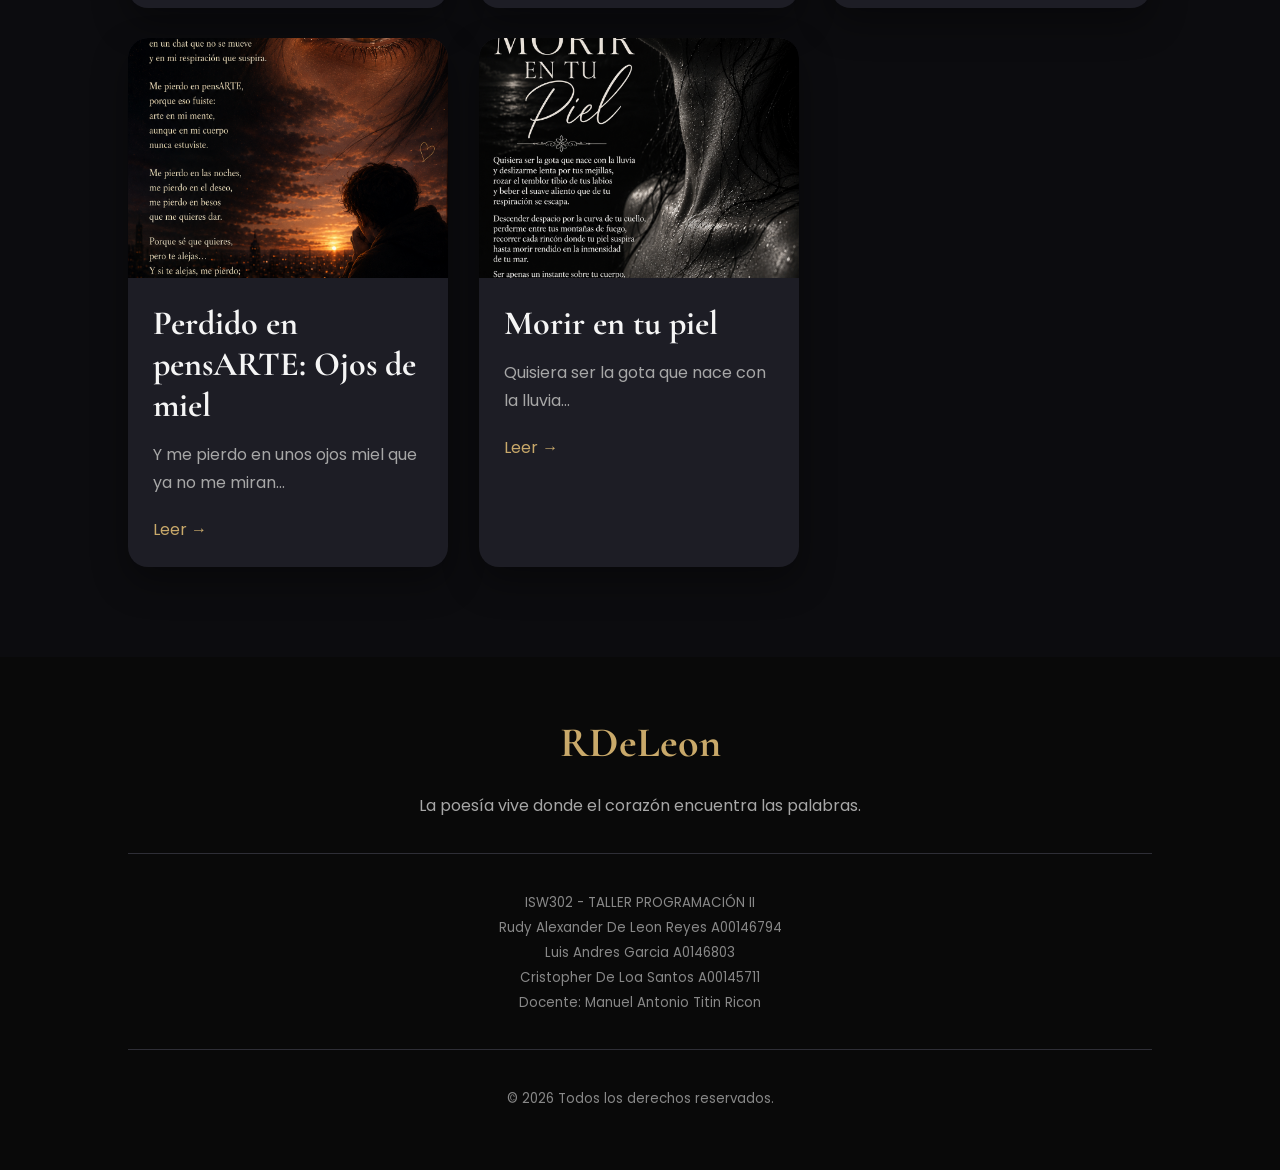
==== commit f192e7da: "Add files via upload" ====
--- a/index.html
+++ b/index.html
@@ -67,59 +67,39 @@
 
     <header>
 
-        <div class="logo">
-
-            El Desvelo de la Luna
-
-        </div>
-
-        <nav>
-
-            <ul>
-
-                <li>
-                    <a href="#">Inicio</a>
-                </li>
-
-                <li class="dropdown">
-
-                    <a href="#">
-                        Índice ▼
-                    </a>
-
-                    <ul class="submenu" id="lista-poesias">
-
-                        <!-- JavaScript insertará las poesías -->
-
-                    </ul>
-
-                </li>
-
-                <li>
-
-                    <a href="login.html">
-
-                        Iniciar sesión
-
-                    </a>
-
-                </li>
-
-                <li>
-
-                    <a href="registro.html">
-
-                        Registrarse
-
-                    </a>
-
-                </li>
-
-            </ul>
-
-        </nav>
-
-    </header>
+    <div class="logo">
+        RDeLeon
+    </div>
+
+    <div class="menu-toggle" id="menuToggle">
+        ☰
+    </div>
+
+    <nav id="menu">
+
+        <ul>
+
+            <li><a href="index.html">Inicio</a></li>
+
+            <li class="dropdown">
+
+                <a href="#">Índice ▼</a>
+
+                <ul class="submenu" id="lista-poesias">
+
+                </ul>
+
+            </li>
+
+            <li><a href="login.html">Iniciar sesión</a></li>
+
+            <li><a href="registro.html">Registrarse</a></li>
+
+        </ul>
+
+    </nav>
+
+</header>
 
 
 
@@ -302,14 +282,14 @@
 
         </p>
 
-       <hr>
+        <hr>
 
         <small>
 
 			ISW302 - TALLER PROGRAMACIÓN II<br>
 			Rudy Alexander De Leon Reyes A00146794<br>
 			Luis Andres Garcia A0146803<br>
-			Cristopher De Los Santos A00145711<br>
+			Cristopher De Loa Santos A00145711<br>
 			Docente: Manuel Antonio Titin Ricon<br>
 			
 			
@@ -346,4 +326,4 @@
 
 </body>
 
-</html>
+</html>
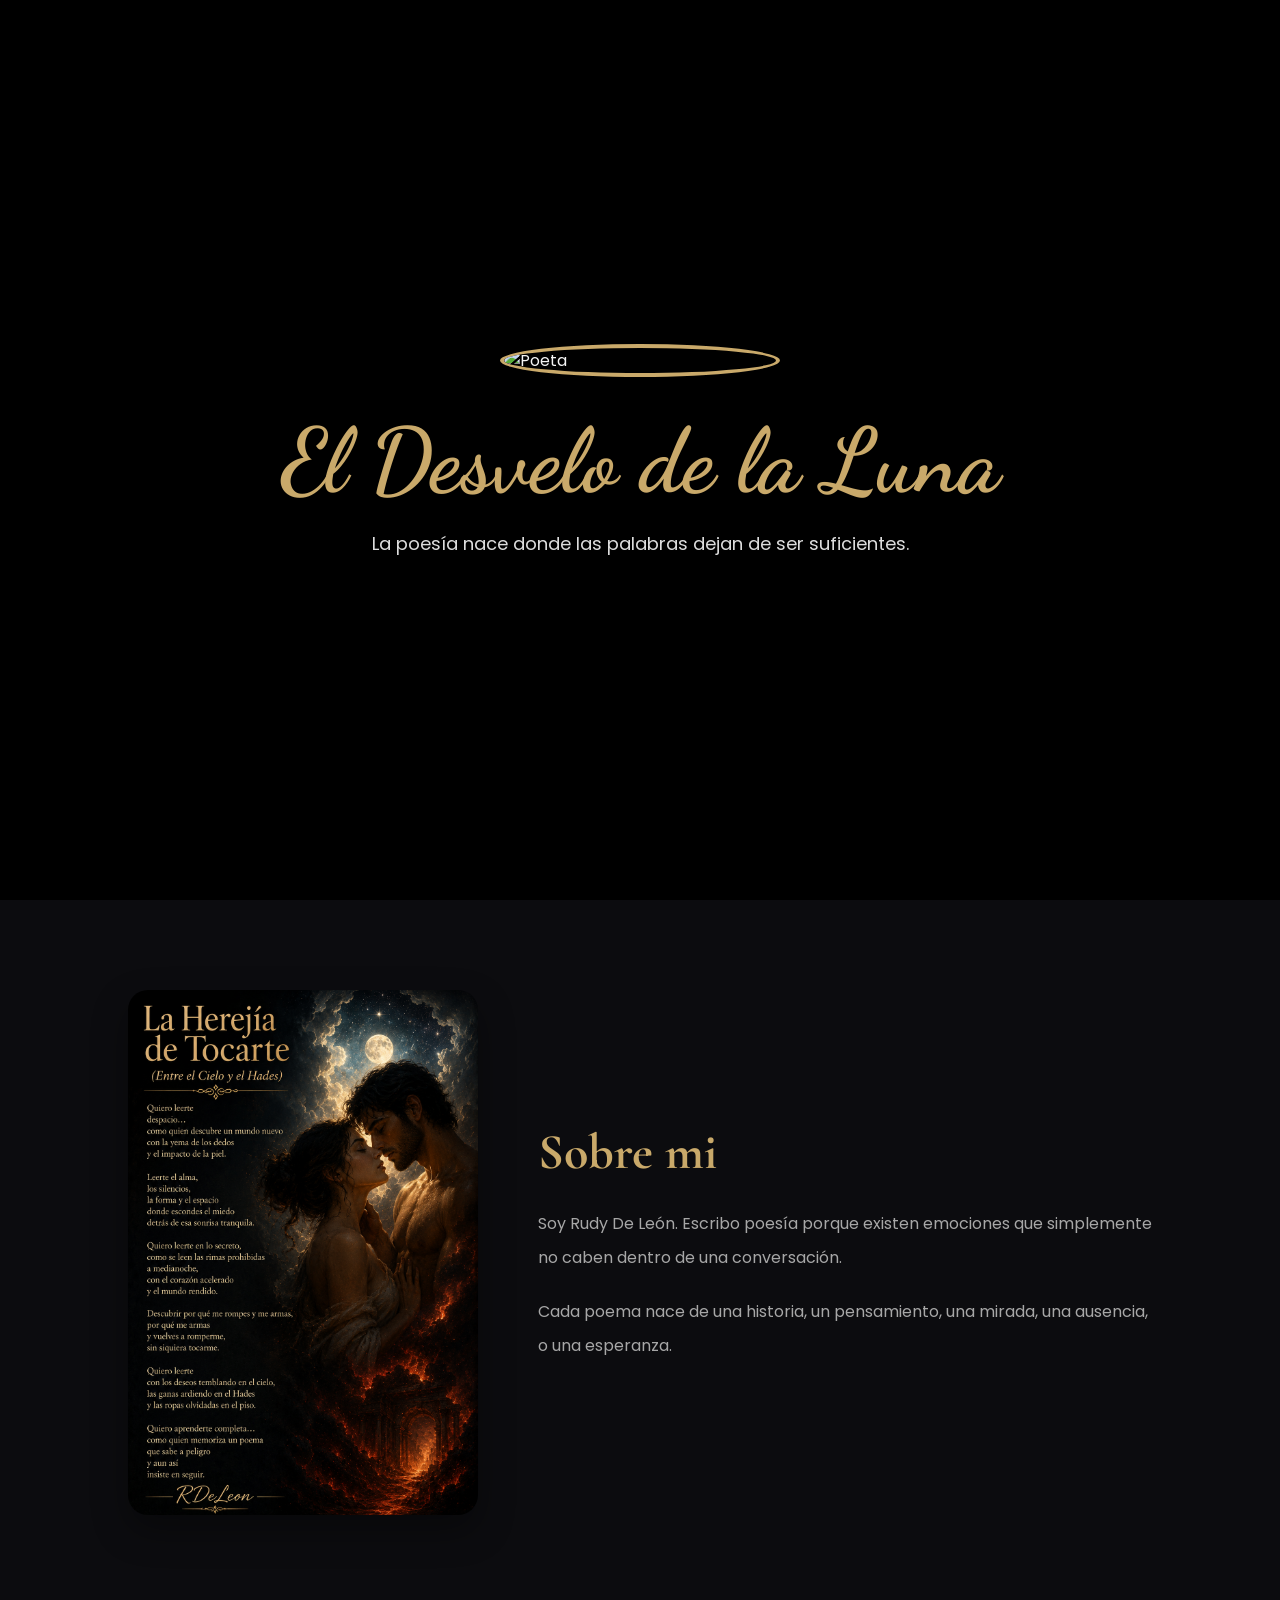
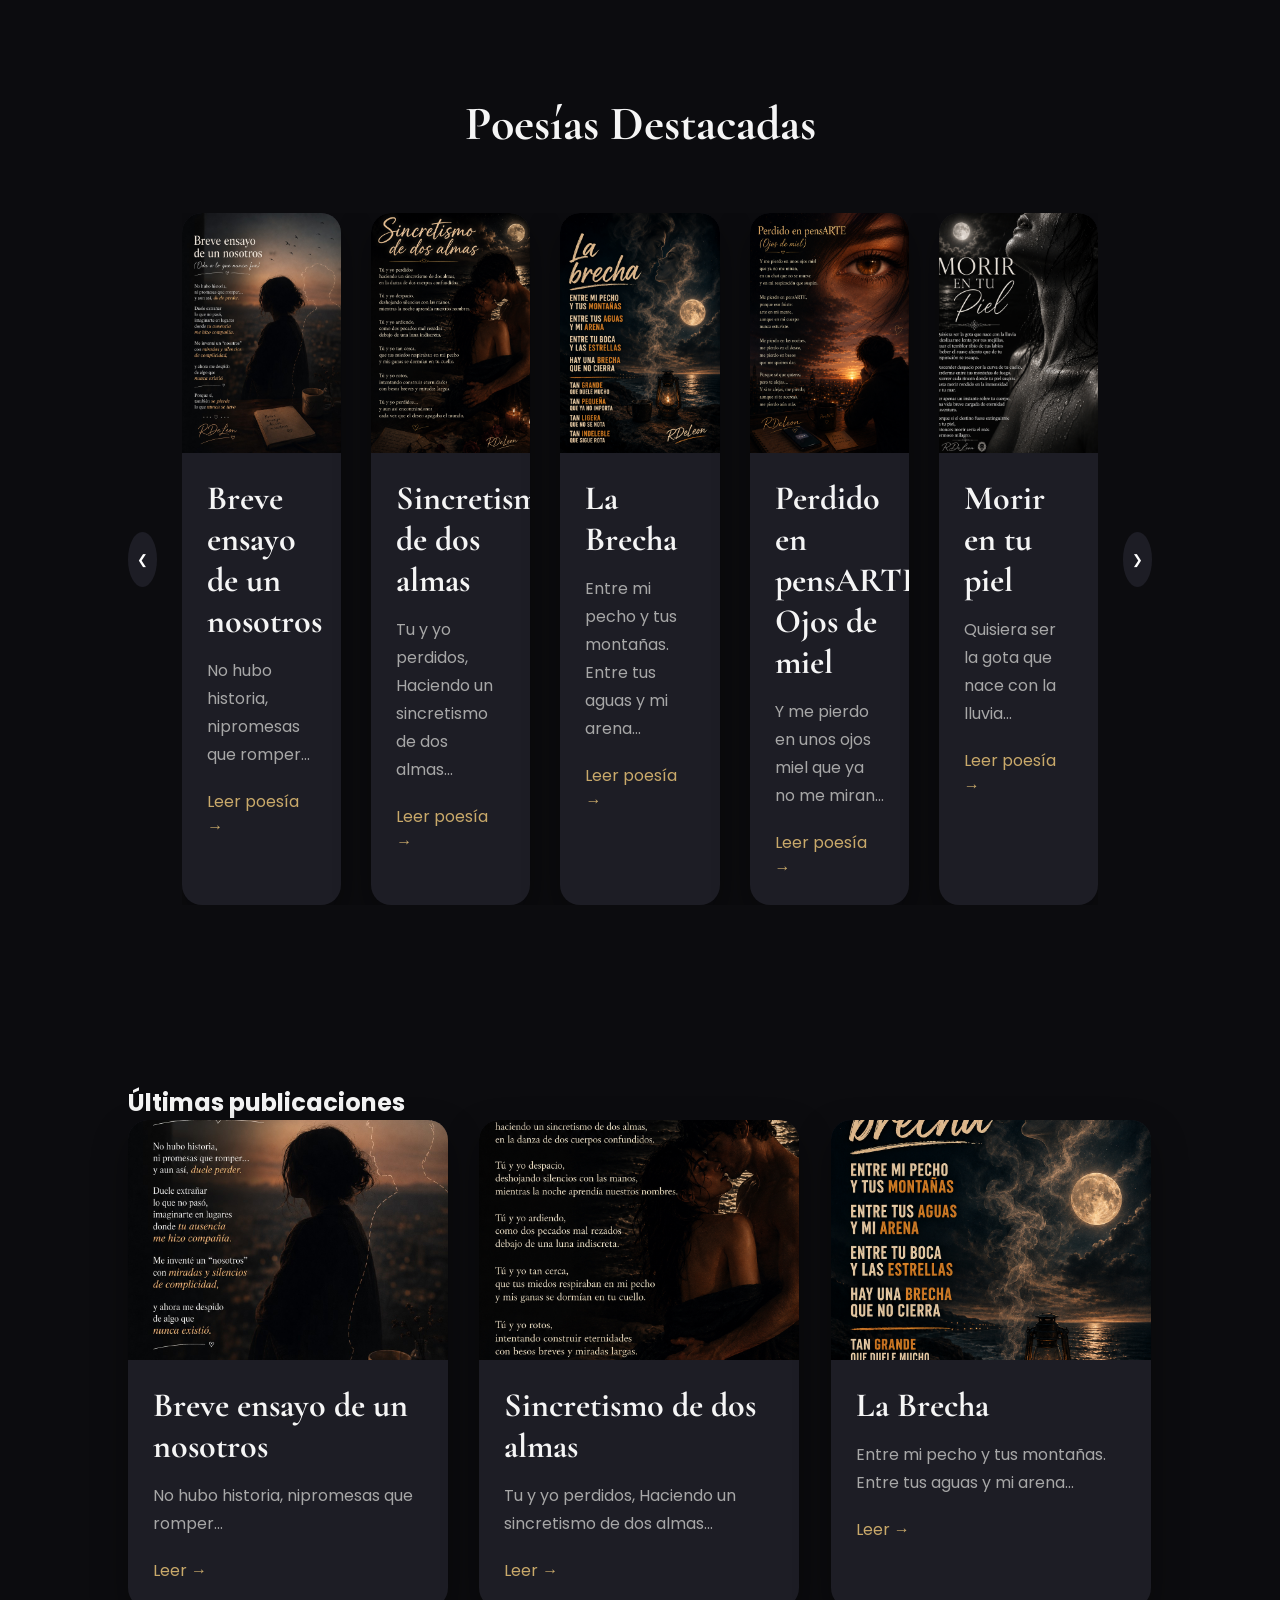
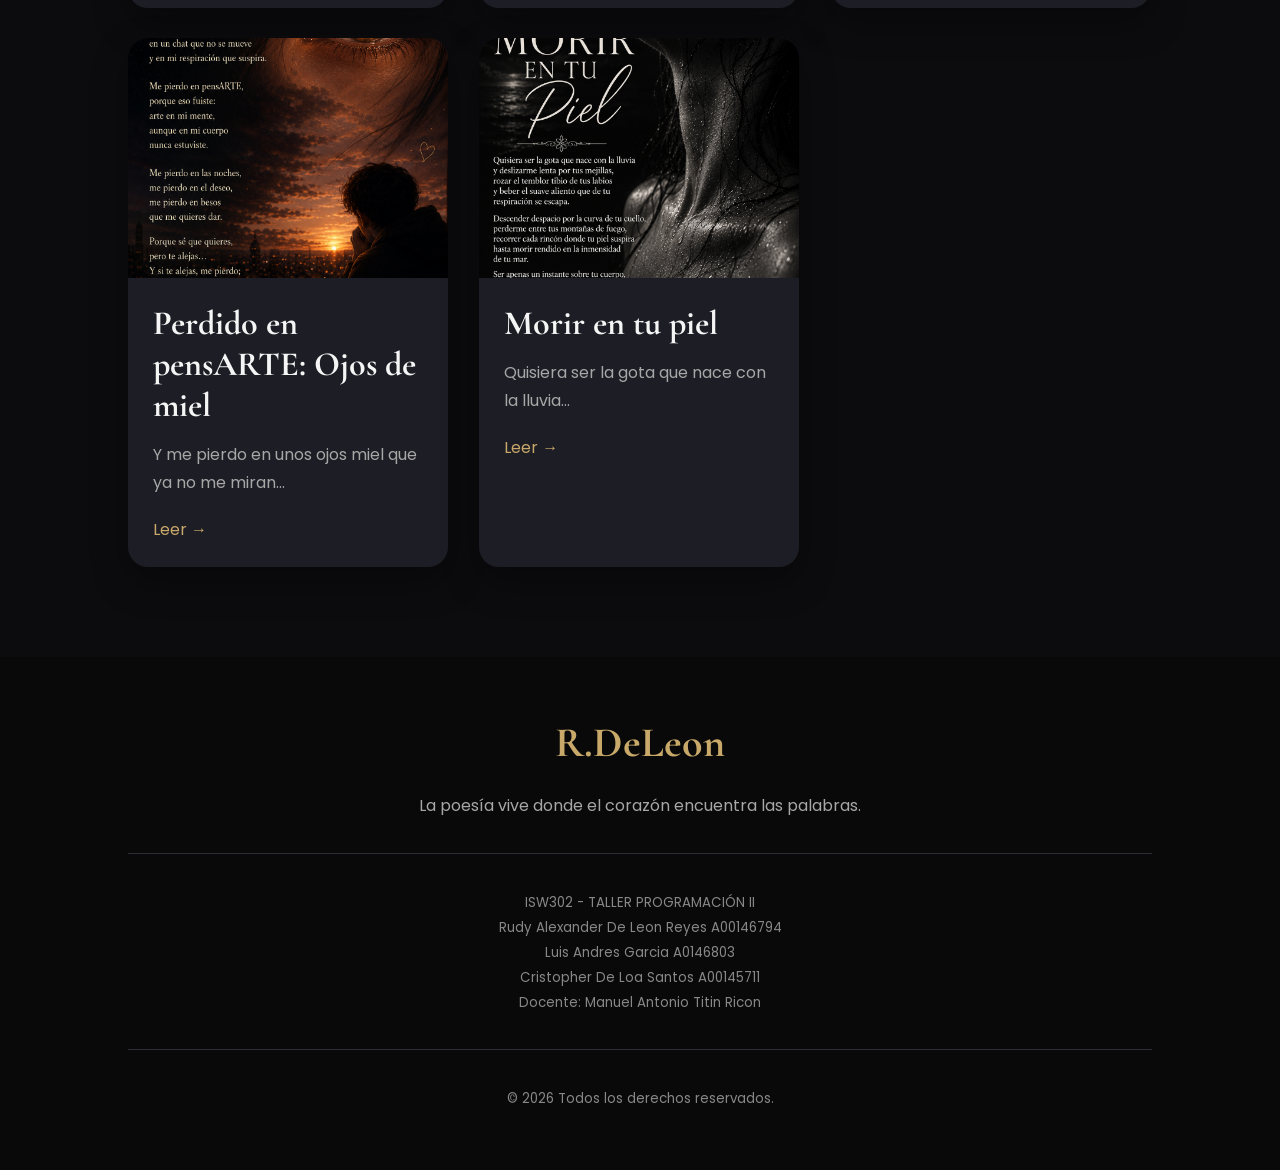
==== commit 82f0863c: "Add files via upload" ====
--- a/index.html
+++ b/index.html
@@ -11,7 +11,7 @@
     <meta name="description"
         content="Sitio oficial del poeta RudyDeLeon. Un espacio donde las emociones se transforman en poesía.">
 
-    <!-- Google Fonts -->
+    <!-- Fuentes  -->
 	<link rel="preconnect" href="https://fonts.googleapis.com">
 <link rel="preconnect" href="https://fonts.gstatic.com" crossorigin>
 <link href="https://fonts.googleapis.com/css2?family=Dancing+Script:wght@400..700&display=swap" rel="stylesheet">
@@ -37,9 +37,7 @@
 
 <body>
 
-    <!--=========================
-            INTRO
-    ==========================-->
+    <!--Intro -->
 
     <section id="intro">
 
@@ -61,14 +59,12 @@
     </section>
 
 
-    <!--=========================
-            HEADER
-    ==========================-->
+    <!-- Header-->
 
     <header>
 
     <div class="logo">
-        RDeLeon
+        El Desvelo de la Luna
     </div>
 
     <div class="menu-toggle" id="menuToggle">
@@ -101,13 +97,12 @@
 
 </header>
 
-
-
-
-
-    <!--=========================
-            HERO
-    ==========================-->
+<div id="overlay"></div>
+
+
+
+
+    <!-- Hero-->
 
     <section id="hero">
 
@@ -151,9 +146,7 @@
 
 
 
-    <!--=========================
-            SOBRE EL POETA
-    ==========================-->
+    <!-- Sobre mi-->
 
     <section id="sobre">
 
@@ -167,7 +160,7 @@
 
             <h2>
 
-                Sobre el poeta
+                Sobre mi
 
             </h2>
 
@@ -198,9 +191,7 @@
 
 
 
-    <!--=========================
-            BANNER
-    ==========================-->
+    <!-- BANNER -->
 
     <section id="banner">
 
@@ -238,9 +229,7 @@
 
 
 
-    <!--=========================
-            ULTIMAS
-    ==========================-->
+    <!--Ultimas publicaciones -->
 
     <section id="ultimas">
 
@@ -263,15 +252,13 @@
 
 
 
-    <!--=========================
-            FOOTER
-    ==========================-->
+    <!--  Pie de pagina-->
 
     <footer>
 
         <h2>
 
-            RDeLeon
+            R.DeLeon
 
         </h2>
 
@@ -306,23 +293,17 @@
 
 
 
-    <!--=========================
-            LOGIN MODAL
-    ==========================-->
+    <!-- Loging -->
 
     <div id="overlay"></div>
 
-    <!--=========================
-            JAVASCRIPT
-    ==========================-->
-
-    <script src="js/api.js"></script>
-
-    <script src="js/app.js"></script>
-
-    <script src="js/slider.js"></script>
-
-    <script src="js/animations.js"></script>
+    <!--  JavaScript -->
+
+    <script src="js/poemas.js"></script>
+	<script src="js/api.js"></script>
+	<script src="js/app.js"></script>
+	<script src="js/slider.js"></script>
+	<script src="js/animations.js"></script>
 
 </body>
 
--- a/css/style.css
+++ b/css/style.css
@@ -1,6 +1,4 @@
-/*=====================================
-        VARIABLES
-======================================*/
+/*VARIABLES*/
 
 :root{
 
@@ -17,9 +15,7 @@
 
 }
 
-/*=====================================
-        RESET
-======================================*/
+/*RESET*/
 
 *{
     margin:0;
@@ -69,9 +65,7 @@
 
 }
 
-/*=====================================
-            HEADER
-======================================*/
+/*HEADER*/
 
 header{
 
@@ -141,9 +135,7 @@
 
 }
 
-/*====================
-    SUBMENU
-=====================*/
+/*SUBMENU*/
 
 .submenu{
 
@@ -193,9 +185,7 @@
 
 }
 
-/*=====================================
-        INTRO
-======================================*/
+/*INTRO*/
 
 #intro{
 
@@ -261,9 +251,7 @@
 
 }
 
-/*=====================================
-            HERO
-======================================*/
+/*HERO*/
 
 #hero{
 
@@ -347,9 +335,7 @@
 
 }
 
-/*=====================================
-        SOBRE
-======================================*/
+/*SOBRE*/
 
 #sobre{
 
@@ -393,9 +379,7 @@
 
 }
 
-/*=====================================
-        BANNER
-======================================*/
+/*BANNER*/
 
 #banner h2{
 
@@ -461,9 +445,7 @@
 
 }
 
-/*=====================================
-        CARD
-======================================*/
+/*CARD*/
 
 .card{
 
@@ -531,9 +513,7 @@
 
 }
 
-/*=====================================
-    ULTIMAS
-======================================*/
+/*ULTIMAS*/
 
 .cards{
 
@@ -545,9 +525,7 @@
 
 }
 
-/*=====================================
-        FOOTER
-======================================*/
+/*FOOTER*/
 
 footer{
 
@@ -593,4 +571,109 @@
 
     color:#888;
 
+}
+/*MENU RESPONSIVE*/
+
+.menu-toggle{
+
+    display:none;
+    font-size:32px;
+    cursor:pointer;
+    color:var(--gold);
+
+}
+
+@media(max-width:768px){
+
+.menu-toggle{
+
+    display:block;
+
+}
+
+nav{
+
+    position:fixed;
+
+    top:0;
+    right:-100%;
+
+    width:280px;
+    height:100vh;
+
+    background:#111;
+
+    transition:.4s;
+
+    padding-top:90px;
+
+    z-index:998;
+
+}
+
+nav.active{
+
+    right:0;
+
+}
+
+nav ul{
+
+    flex-direction:column;
+
+    align-items:center;
+
+    gap:30px;
+
+}
+
+.dropdown .submenu{
+
+    position:relative;
+
+    display:block;
+
+    top:15px;
+
+    background:transparent;
+
+    box-shadow:none;
+
+}
+
+.dropdown .submenu a{
+
+    text-align:center;
+
+    color:#ccc;
+
+}
+
+}
+/* OVERLAY MENU*/
+
+#overlay{
+
+    position:fixed;
+
+    inset:0;
+
+    background:rgba(0,0,0,.55);
+
+    opacity:0;
+
+    visibility:hidden;
+
+    transition:.35s;
+
+    z-index:997;
+
+}
+
+#overlay.active{
+
+    opacity:1;
+
+    visibility:visible;
+
 }
--- a/css/responsive.css
+++ b/css/responsive.css
@@ -1,6 +1,4 @@
-/*======================================
-        TABLETS
-======================================*/
+/*TABLETS*/
 
 @media (max-width: 992px){
 
@@ -80,9 +78,7 @@
 }
 
 
-/*======================================
-        MOVILES
-======================================*/
+/*MOVILES*/
 
 @media (max-width:768px){
 
@@ -203,9 +199,7 @@
 }
 
 
-/*======================================
-        TELEFONOS PEQUEÑOS
-======================================*/
+/*TELEFONOS PEQUEÑOS*/
 
 @media (max-width:480px){
 
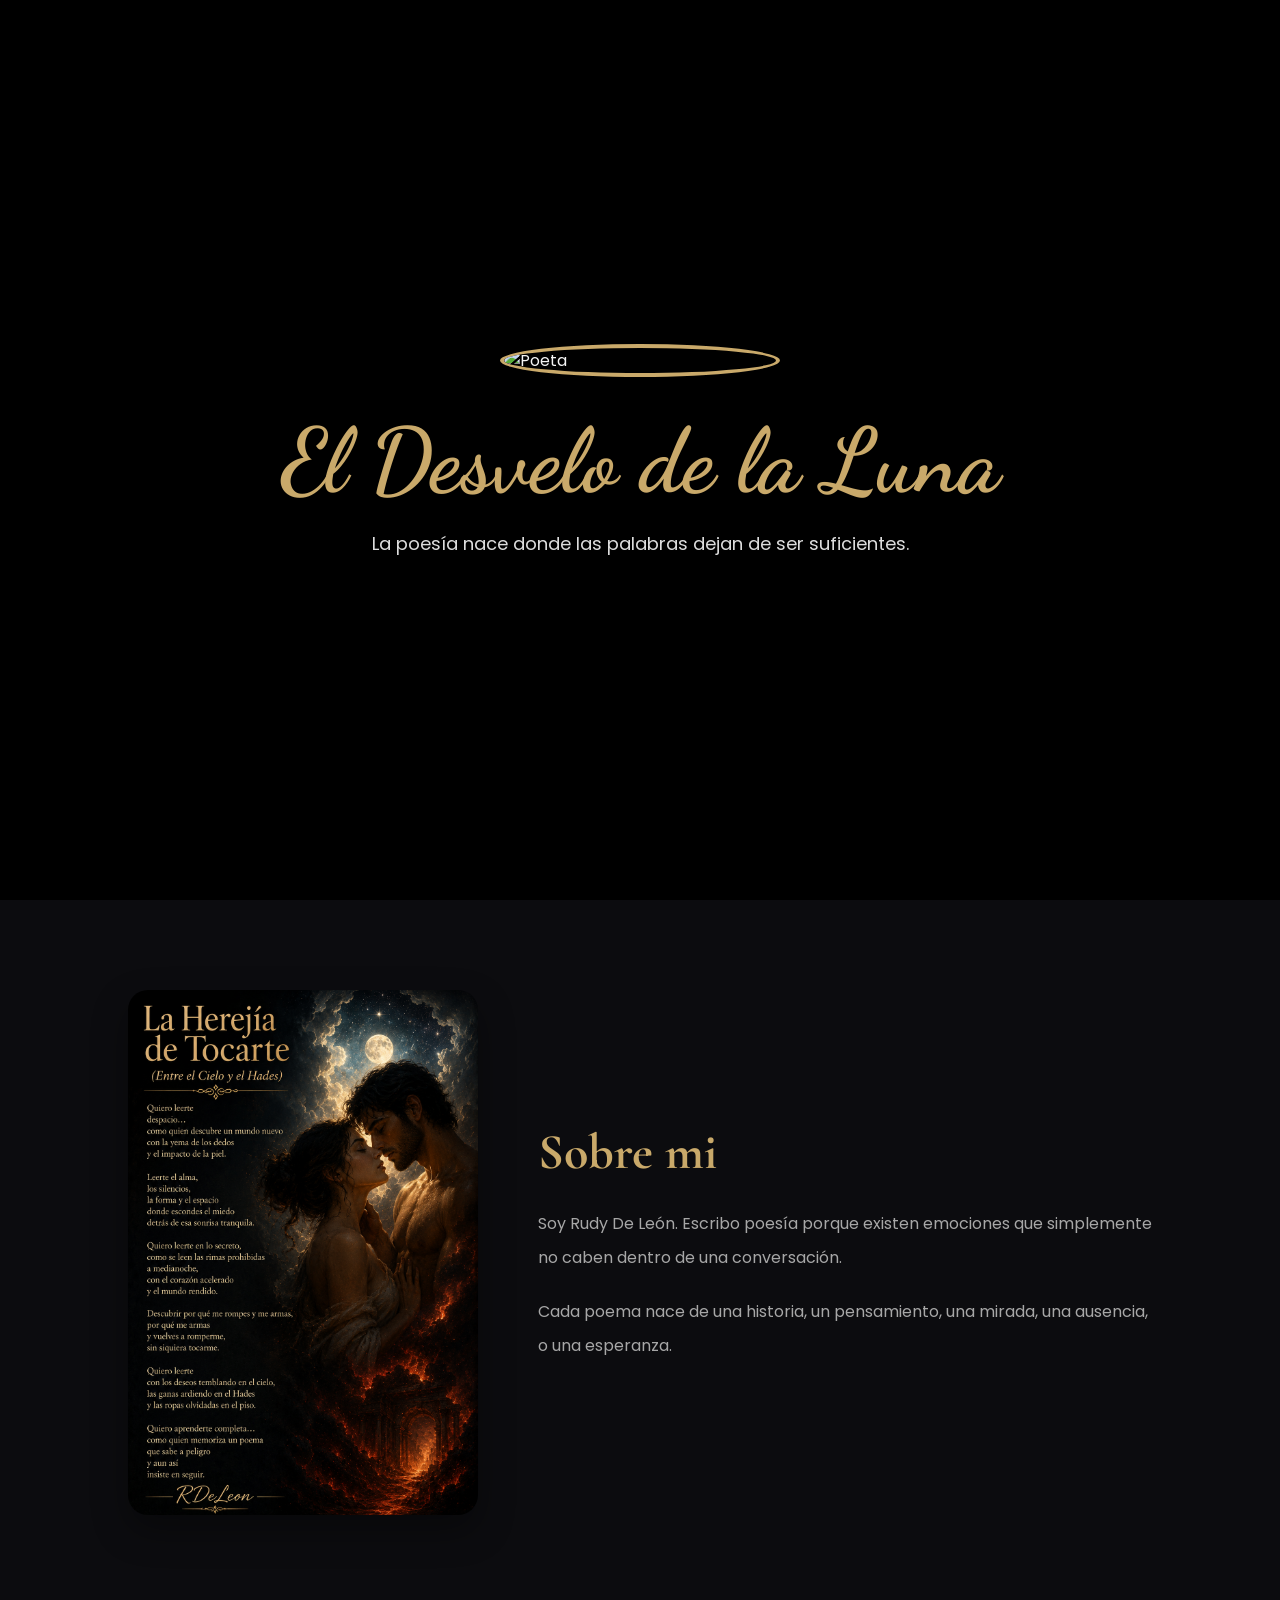
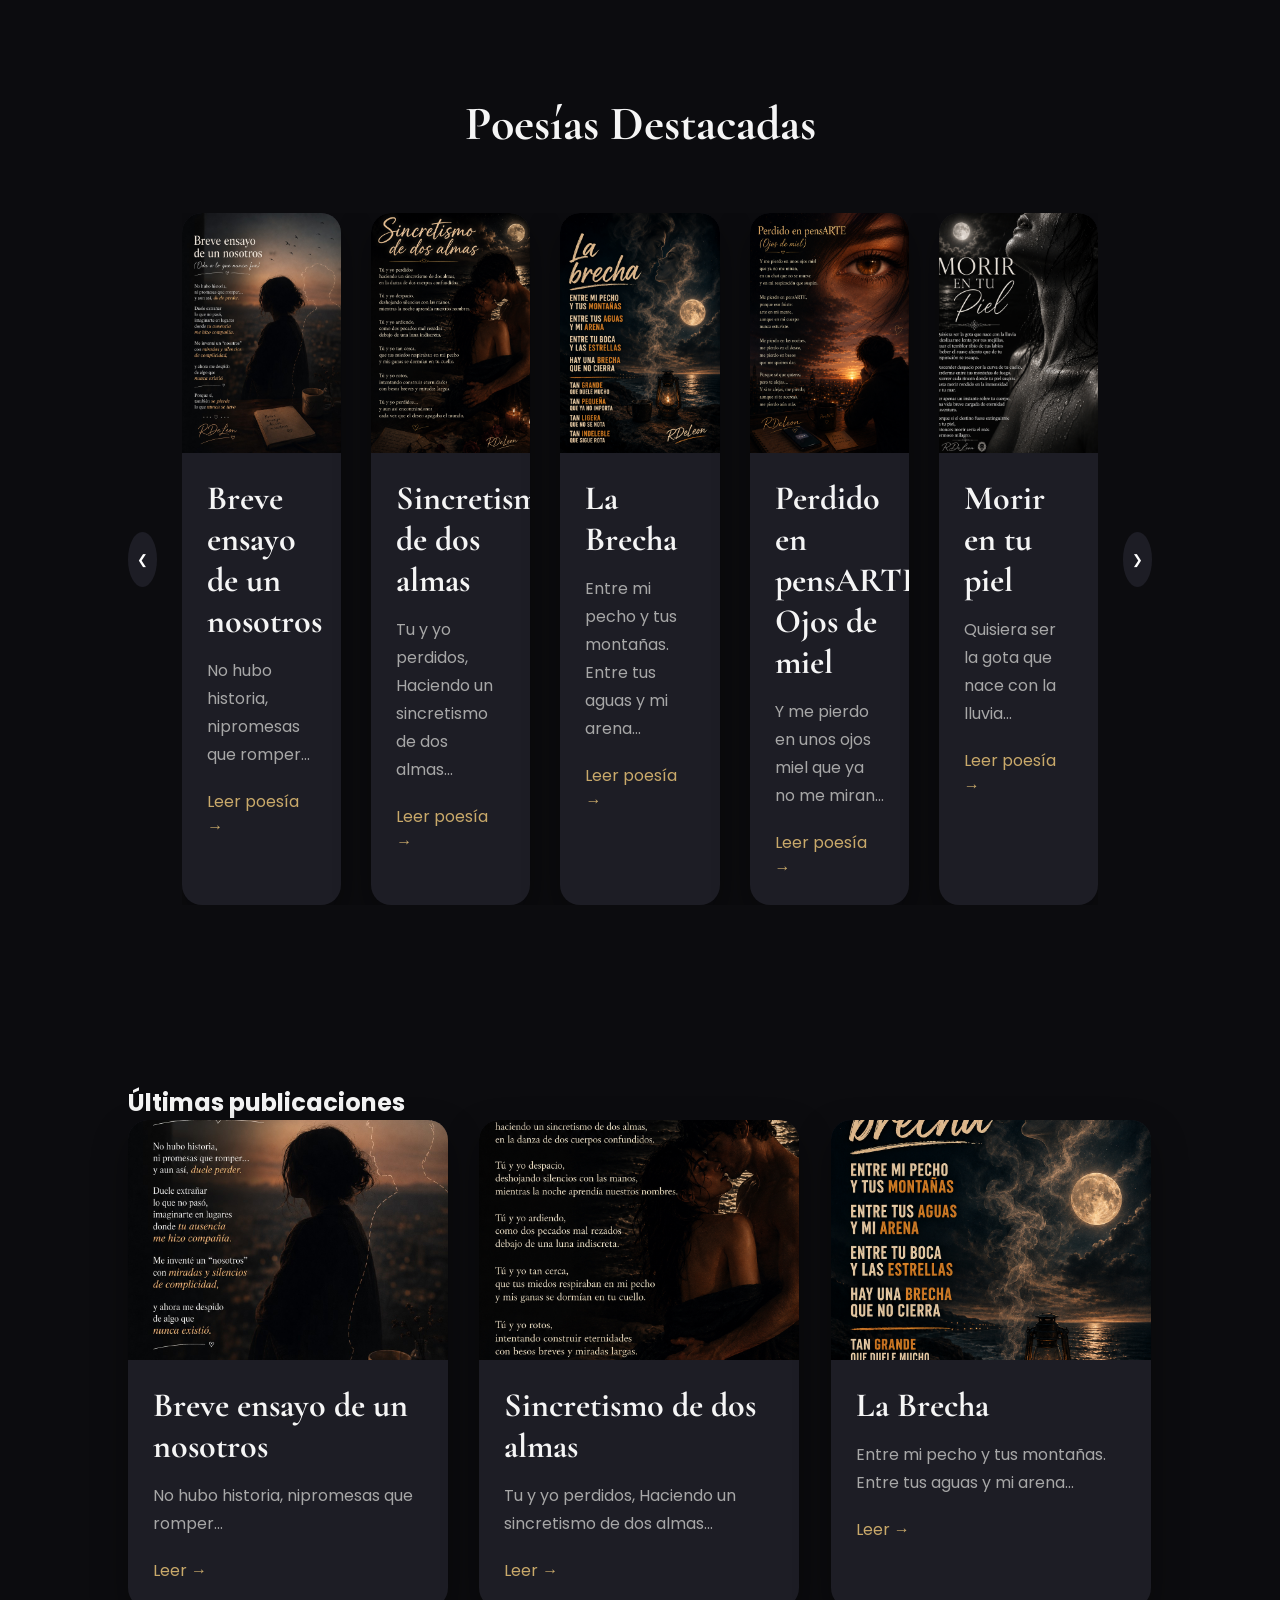
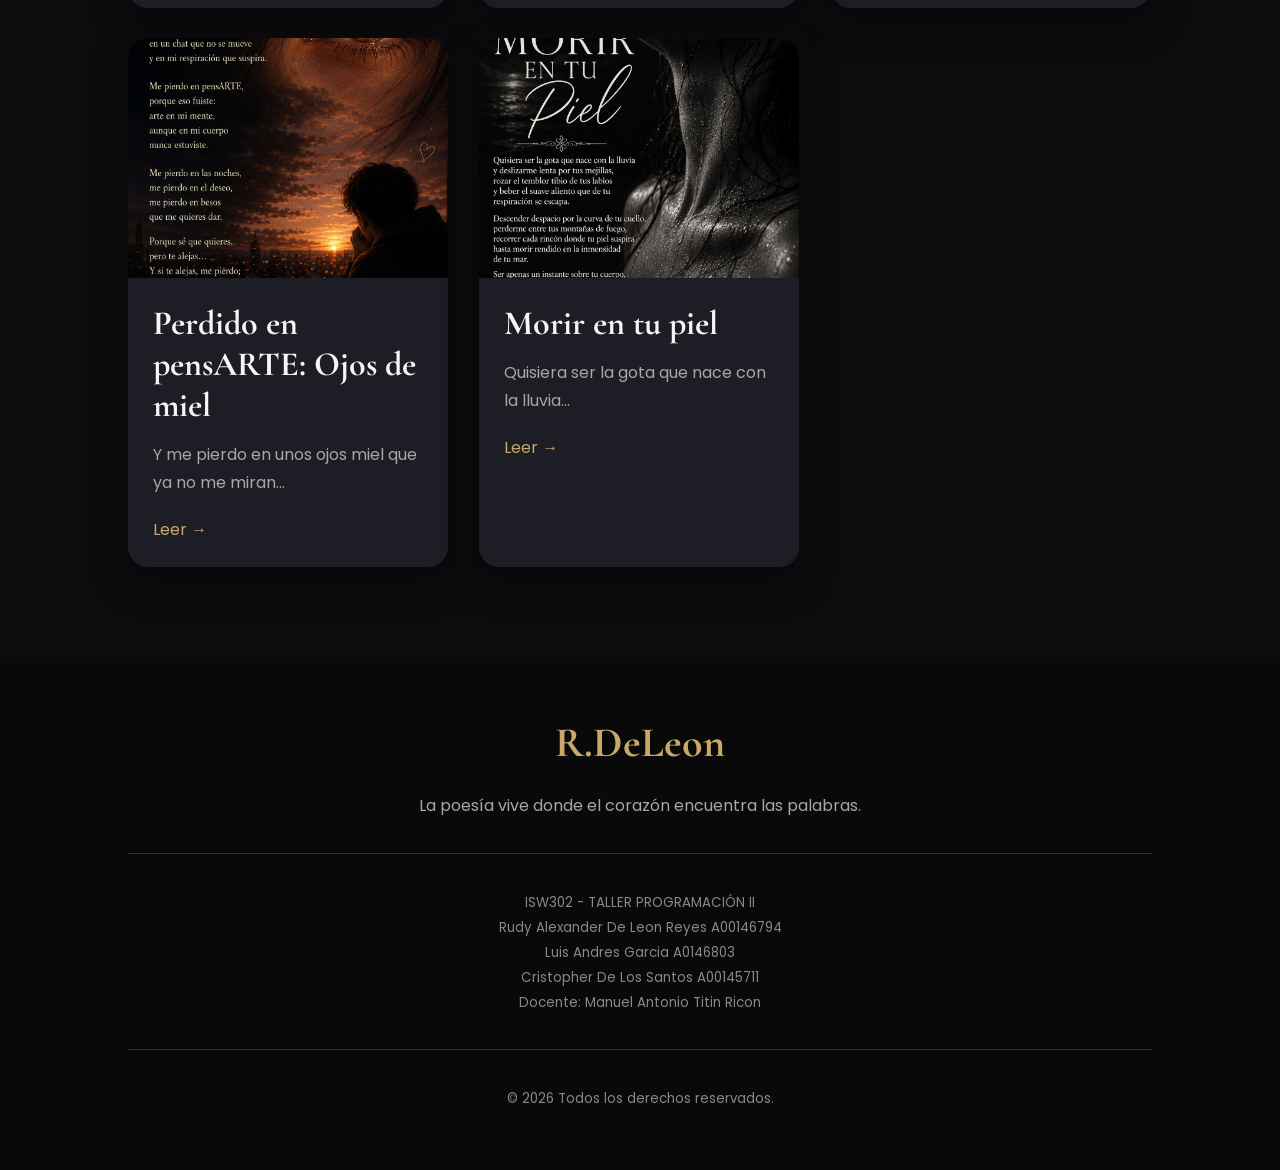
==== commit 9fb03b0f: "Update index.html" ====
--- a/index.html
+++ b/index.html
@@ -276,7 +276,7 @@
 			ISW302 - TALLER PROGRAMACIÓN II<br>
 			Rudy Alexander De Leon Reyes A00146794<br>
 			Luis Andres Garcia A0146803<br>
-			Cristopher De Loa Santos A00145711<br>
+			Cristopher De Los Santos A00145711<br>
 			Docente: Manuel Antonio Titin Ricon<br>
 			
 			
@@ -307,4 +307,4 @@
 
 </body>
 
-</html>+</html>
--- a/css/responsive.css
+++ b/css/responsive.css
@@ -77,6 +77,31 @@
 
 }
 
+@media(max-width:768px){
+
+.btn-flecha{
+
+    width:48px;
+
+    height:48px;
+
+    font-size:26px;
+
+}
+
+.izquierda{
+
+    left:10px;
+
+}
+
+.derecha{
+
+    right:10px;
+
+}
+
+}
 
 /*MOVILES*/
 
